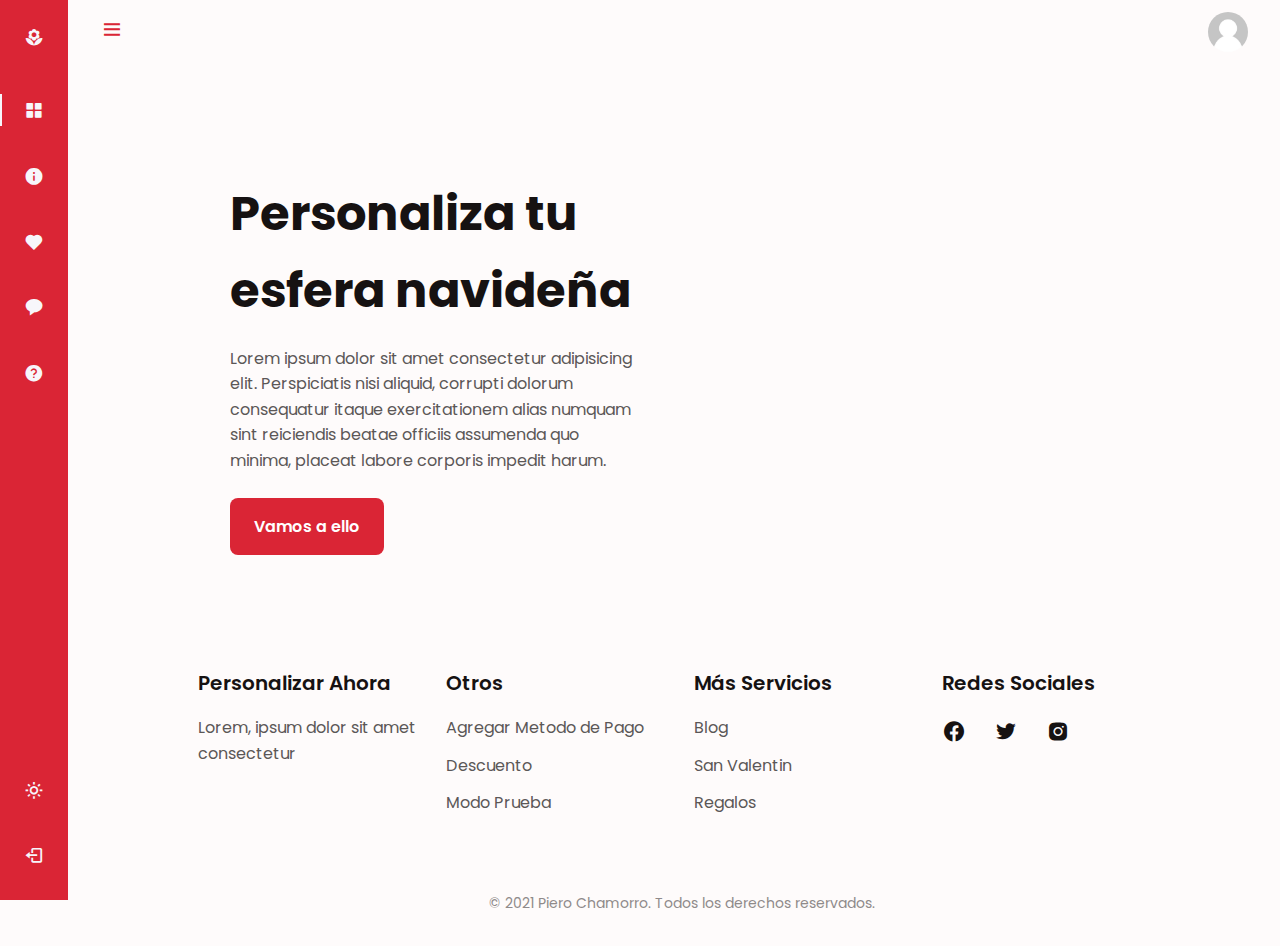
==== index.html @ 92c0a42b "Guardando cambios para la segunda entrega py" ====
<!DOCTYPE html>
<html lang="es">

<head>
    <meta charset="UTF-8">
    <meta name="viewport" content="width=device-width, initial-scale=1.0">

    <!--========== BOX ICONS ==========-->
    <link href='https://unpkg.com/boxicons@2.0.7/css/boxicons.min.css' rel='stylesheet'>

    <!--========== CSS ==========-->
    <link rel="stylesheet" href="assets/css/main.css">
    <link rel="stylesheet" href="assets/css/style.css">
    <link rel="stylesheet" href="assets/css/responsive.css">

    <title>Proyect-Js</title>
</head>

<body id="body-pd">
    <!--========== HEADER ==========-->
    <header class="header" id="header">
        <div class="header__toggle">
            <i class='bx bx-menu' id="header-toggle"></i>
        </div>

        <div class="header__img">
            <img src="assets/img/perfil.jpg" alt="">
        </div>
    </header>

    <div class="l-navbar" id="nav-bar">
        <nav class="nav">
            <div>
                <a href="#" class="nav__logo">
                    <i class='bx bxs-florist nav__logo-icon'></i>
                    <span class="nav__logo-name">D'Rosas</span>
                </a>

                <div class="nav__list">
                    <a href="#home" class="nav__link activated">
                        <i class='bx bxs-grid-alt nav__icon'></i>
                        <span class="nav__name">Inicio</span>
                    </a>

                    <a href="#" class="nav__link">
                        <i class='bx bxs-info-circle nav__icon'></i>
                        <span class="nav__name">Sobre Nosotros</span>
                    </a>

                    <a href="#" class="nav__link">
                        <i class='bx bxs-heart nav__icon'></i>
                        <span class="nav__name">Clientes</span>
                    </a>

                    <a href="#" class="nav__link">
                        <i class='bx bxs-message-rounded nav__icon'></i>
                        <span class="nav__name">Contáctanos</span>
                    </a>

                    <a href="#" class="nav__link">
                        <i class='bx bxs-help-circle nav__icon'></i>
                        <span class="nav__name">Más Información</span>
                    </a>
                </div>
            </div>

            <div class="nav__list">
                <a href="#" class="nav__link">
                    <i class='bx bx-sun nav__icon' id="theme-button"></i>
                    <span class="nav__name">Tema</span>
                </a>
                <a href="login.html" class="nav__link">
                    <i class='bx bx-log-out nav__icon'></i>
                    <span class="nav__name">Salir</span>
                </a>
            </div>

        </nav>
    </div>

    <main class="l-main">
        <!--========== HOME ==========-->
        <section class="home" id="home">
            <div class="home__container bd-container bd-grid">
                <div class="home__img">
                    <img src="assets/img/christmas bell.png" alt="">
                </div>
                <div class="home__data">
                    <h1 class="home__title">Personaliza tu esfera navideña</h1>
                    <p class="home__description">Lorem ipsum dolor sit amet consectetur adipisicing elit.
                        Perspiciatis
                        nisi aliquid, corrupti dolorum consequatur itaque exercitationem alias numquam sint
                        reiciendis
                        beatae officiis assumenda quo minima, placeat labore corporis impedit harum.</p>
                    <a href="#" class="button">Vamos a ello</a>
                </div>
            </div>
        </section>
    </main>

    <!-- AQUI IRA CONTACTANOS MIENTRAS TANTO ESTA PARTE IRA ENLAZADO A UN HTML -->
    <!-- ========== CONTACTANOS ==========
    <section class="send section">
        <div class="send__container">
            <section class="contact">
                <div class="content">
                    <h2>Estamos para ayudarte</h2>
                    <p>Puedes mandar tus dudas y te la responderemos cuanto antes.</p>
                </div>
                <div class="container">
                    <div class="contact-info">
                        <div class="box">
                            <div class="icon"><i class='bx bx-map'></i></div>
                            <div class="text">
                                <h3>Dirección</h3>
                                <p>Lima,<br>Perú,<br>15431</p>
                            </div>
                        </div>
                        <div class="box">
                            <div class="icon"><i class='bx bx-phone'></i></div>
                            <div class="text">
                                <h3>Teléfono</h3>
                                <p>(01)645-6547</p>
                            </div>
                        </div>
                        <div class="box">
                            <div class="icon"><i class='bx bx-mail-send'></i></div>
                            <div class="text">
                                <h3>Email</h3>
                                <p>importaciones@natividad.pe</p>
                            </div>
                        </div>
                    </div>
                    <div class="contact-form">
                        <form>
                            <h2>Enviar Mensaje</h2>
                            <div class="input-box">
                                <input type="text" name="" required="required">
                                <span>Nombre Completo</span>
                            </div>
                            <div class="input-box">
                                <input type="text" name="" required="required">
                                <span>Email</span>
                            </div>
                            <div class="input-box">
                                <textarea required="required"></textarea>
                                <span>Escriba aquí...</span>
                            </div>
                            <div class="input-box">
                                <input type="submit" name="" value="Enviar">
                            </div>
                        </form>
                    </div>
                </div>
            </section>
        </div>
    </section> -->

    <!--========== FOOTER ==========-->
    <footer class="footer section">
        <div class="footer__container bd-container bd-grid">
            <div class="footer__content">
                <h3 class="footer__title">
                    <a href="#" class="footer__logo">Personalizar Ahora</a>
                </h3>
                <p class="footer__description">Lorem, ipsum dolor sit amet <br>consectetur</p>
            </div>

            <div class="footer__content">
                <h3 class="footer__title">Otros</h3>
                <ul>
                    <li><a href="payment.html" class="footer__link" target="_blank">Agregar Metodo de Pago</a></li>
                    <li><a href="#" class="footer__link">Descuento</a></li>
                    <li><a href="#" class="footer__link">Modo Prueba</a></li>
                </ul>
            </div>

            <div class="footer__content">
                <h3 class="footer__title">Más Servicios</h3>
                <ul>
                    <li><a href="#" class="footer__link">Blog</a></li>
                    <li><a href="#" class="footer__link">San Valentin</a></li>
                    <li><a href="#" class="footer__link">Regalos</a></li>
                </ul>
            </div>

            <div class="footer__content">
                <h3 class="footer__title">Redes Sociales</h3>
                <a href="#" class="footer__social"><i class='bx bxl-facebook-circle '></i></a>
                <a href="#" class="footer__social"><i class='bx bxl-twitter'></i></a>
                <a href="#" class="footer__social"><i class='bx bxl-instagram-alt'></i></a>
            </div>
        </div>

        <p class="footer__copy">&#169; 2021 Piero Chamorro. Todos los derechos reservados.</p>
    </footer>

    <!--========== SCRIPT JS ==========-->
    <script defer src="assets/js/script.js"></script>
</body>

</html>
---- assets/css/main.css ----
/*===== GOOGLE FONTS =====*/
@import url('https://fonts.googleapis.com/css2?family=Poppins:wght@400;600;700&display=swap');

/*===== VARIABLES CSS =====*/
:root {
    --header-height: 3rem;
    --nav-width: 68px;

    /*========== Colors ==========*/
    --first-color: #DA2535;
    --first-color-alt: #C42130;
    --first-color-send: #DE3B49;
    --title-color: #161212;
    --text-color: #5B5757;
    --text-color-light: #8F8A8A;
    --body-color: #FEFBFB;
    --container-color: #FFF;
    --white-color: #F7F6FB;

    /*========== Font and typography ==========*/
    --body-font: 'Poppins', sans-serif;
    --biggest-font-size: 2rem;
    --h2-font-size: 1.25rem;
    --h3-font-size: 1.125rem;
    --normal-font-size: .938rem;
    --small-font-size: .813rem;

    /*========== Font weight ==========*/
    --font-semi-bold: 600;
    --font-bold: 700;

    /*========== Margenes ==========*/
    --mb-1: .5rem;
    --mb-2: 1rem;
    --mb-3: 1.5rem;
    --mb-4: 2rem;
    --mb-5: 2.5rem;
    --mb-6: 3rem;
    /*========== z index ==========*/
    --z-tooltip: 10;
    --z-fixed: 100;
}

/*========== BASE ==========*/
*,
::before,
::after {
    box-sizing: border-box;
}

html {
    scroll-behavior: smooth;
}

/*========== Variables Dark theme ==========*/
body.dark-theme {
    --first-color-send: #161212;
    --title-color: #F3F1F1;
    --text-color: #D1C7C8;
    --body-color: #251D1E;
    --container-color: #302728;
}

/*========== Button Dark/Light ==========*/
.change-theme {
    position: absolute;
    right: 1.5rem;
    top: 2.2rem;
    display: flex;
    color: var(--title-color);
    font-size: 2rem;
    cursor: pointer;
}

body {
    position: relative;
    margin: var(--header-height) 0 0 0;
    padding: 0 1rem;
    font-family: var(--body-font);
    font-size: var(--normal-font-size);
    background-color: var(--body-color);
    color: var(--text-color);
    line-height: 1.6;
    transition: .5s;
}

h1,
h2,
h3,
ul,
p {
    margin: 0;
}

h1,
h2,
h3 {
    font-weight: var(--font-semi-bold);
    color: var(--title-color);
}

ul {
    padding: 0;
    list-style: none;
}

a {
    text-decoration: none;
}

img {
    max-width: 100%;
    height: auto;
}

/*===== HEADER =====*/
.header {
    width: 100%;
    height: var(--header-height);
    position: fixed;
    top: 0;
    left: 0;
    display: flex;
    align-items: center;
    justify-content: space-between;
    padding: 0 1rem;
    background-color: var(--body-color);
    z-index: var(--z-fixed);
    transition: .5s;
}

.header__toggle {
    color: var(--first-color);
    font-size: 1.5rem;
    cursor: pointer;
}

.header__img {
    width: 35px;
    height: 35px;
    display: flex;
    justify-content: center;
    border-radius: 50%;
    overflow: hidden;
}

.header__img img {
    width: 40px;
}

/*========== CLASS CSS ==========*/
.section {
    padding: 4rem 0 2rem;
}

/*========== LAYOUT ==========*/
.l-main {
    overflow: hidden;
}

.bd-container {
    max-width: 968px;
    width: calc(100% - 3rem);
    margin-left: var(--mb-3);
    margin-right: var(--mb-3);
}

.bd-grid {
    display: grid;
    gap: 1.5rem;
}

.l-header {
    width: 100%;
    position: fixed;
    top: 0;
    left: 0;
    z-index: var(--z-fixed);
    background-color: var(--body-color);
}


/*===== NAV =====*/
.l-navbar {
    position: fixed;
    top: 0;
    left: -30%;
    width: var(--nav-width);
    height: 100vh;
    background-color: var(--first-color);
    padding: .5rem 1rem 0 0;
    transition: .5s;
    z-index: var(--z-fixed);
}

.nav {
    height: 100%;
    display: flex;
    flex-direction: column;
    justify-content: space-between;
    overflow: hidden;
}

.nav__logo,
.nav__link {
    display: grid;
    grid-template-columns: max-content max-content;
    align-items: center;
    column-gap: 1rem;
    padding: .5rem 0 .5rem 1.5rem;
}

.nav__logo {
    margin-bottom: 2rem;
}

.nav__logo-icon {
    font-size: 1.25rem;
    color: var(--white-color);
}

.nav__logo-name {
    color: var(--white-color);
    font-weight: 700;
}

.nav__link {
    position: relative;
    color: var(--white-color);
    margin-bottom: 1.5rem;
    transition: .3s;
}

.nav__link:hover {
    color: var(--white-color);
}

.nav__icon {
    font-size: 1.25rem;
}

/*===== Mostrar el navbar mobile ===== */
.show {
    left: 0;
}

/*===== Añadir padding al body mobile =====*/
.body-pd {
    padding-left: calc(var(--nav-width) + 1rem);
}

/*===== Activated links =====*/
.activated {
    color: var(--white-color);
}

.activated::before {
    content: '';
    position: absolute;
    left: 0;
    width: 2px;
    height: 32px;
    background-color: var(--white-color);
}

/*========== HOME ==========*/
.home__container {
    row-gap: .5rem;
}

.home__img {
    width: 280px;
    justify-self: center;
}

.home__title {
    font-size: var(--biggest-font-size);
    font-weight: var(--font-bold);
    margin-bottom: var(--mb-2);
}

.home__description {
    margin-bottom: var(--mb-3);
}

/*========== BUTTONS ==========*/
.button {
    display: inline-block;
    background-color: var(--first-color);
    color: #fff;
    padding: 1rem 1.5rem;
    border-radius: .5rem;
    font-weight: var(--font-semi-bold);
    transition: .3s;
}

.button:hover {
    background-color: var(--first-color-alt);
}

.button-link {
    background: none;
    padding: 0;
    color: var(--first-color);
}

.button-link:hover {
    background-color: transparent;
    color: var(--first-color-alt);
}

/*========== FOOTER ==========*/
.footer__container {
    grid-template-columns: repeat(auto-fit, minmax(220px, 1fr));
}

.footer__logo {
    color: var(--title-color);
}

.footer__title {
    margin-bottom: var(--mb-2);
}

.footer__logo,
.footer__title {
    font-size: var(--h3-font-size);
}

.footer__link {
    display: inline-block;
    margin-bottom: .75rem;
    color: var(--text-color);
}

.footer__link:hover {
    color: var(--first-color);
}

.footer__social {
    font-size: 1.5rem;
    color: var(--title-color);
    margin-right: var(--mb-3);
}

.footer__social:hover {
    color: var(--first-color);
}

.footer__copy {
    text-align: center;
    font-size: var(--small-font-size);
    color: var(--text-color-light);
    margin-top: 4rem;
}

/* Sección Metodo de Pago */
.payment {
    font-family: 'Lato', sans-serif;
    display: flex;
    justify-content: center;
    align-items: center;
    min-height: 100vh;
    background-color: #1c1c25;
}

.payment::before {
    content: '';
    position: absolute;
    top: -50%;
    left: 20%;
    width: 600px;
    height: 600px;
    background: linear-gradient(#f00, rgb(209, 16, 16));
    border-radius: 50%;
}

.ball::before {
    content: '';
    position: absolute;
    bottom: -50%;
    left: 40%;
    width: 600px;
    height: 600px;
    background: linear-gradient(#f00, rgb(209, 16, 16));
    border-radius: 50%;
}

.container-pay {
    width: 90%;
    max-width: 1000px;
    padding: 40px 20px;
    margin: auto;
    display: flex;
    flex-direction: column;
    align-items: center;
}

/* ---------- Estilos Generales de las cards ----------*/
.card {
    width: 100%;
    max-width: 550px;
    position: relative;
    color: #fff;
    transition: .3s ease all;
    transform: rotateY(0deg);
    transform-style: preserve-3d;
    cursor: pointer;
    z-index: 2;
}

.card.active {
    transform: rotateY(180deg);
}

.card>div {
    padding: 30px;
    border-radius: 15px;
    min-height: 315px;
    display: flex;
    flex-direction: column;
    justify-content: space-between;
    box-shadow: 0 10px 10px 0 rgba(90, 116, 148, 0.3);
}

/* ---------- card lead ----------*/

.card .lead {
    width: 100%;
    background: #282830;
    background-size: cover;
}

.lead .logo-marca {
    text-align: right;
    min-height: 50px;
}

.lead .logo-marca img {
    width: 100%;
    height: 100%;
    object-fit: cover;
    max-width: 80px;
}

.lead .chip {
    width: 100%;
    max-width: 50px;
    margin-bottom: 20px;
}

.lead .group .label {
    font-size: 16px;
    color: #7d8994;
    margin-bottom: 5px;
}

.lead .group .number,
.lead .group .name,
.lead .group .expiration {
    color: #fff;
    font-size: 22px;
    text-transform: uppercase;
}

.lead .flexbox {
    display: flex;
    justify-content: space-between;
    margin-top: 20px;
}

/* ---------- card rear ----------*/
.rear {
    background: #282830;
    background-size: cover;
    position: absolute;
    top: 0;
    transform: rotateY(180deg);
    backface-visibility: hidden;
}

.rear .magnetic-bar {
    height: 60px;
    background: #000;
    width: 100%;
    position: absolute;
    top: 30px;
    left: 0;
}

.rear .data {
    margin-top: 90px;
    display: flex;
    justify-content: space-between;
}

.rear .data p {
    margin-bottom: 5px;
}

.rear .data #firm {
    width: 70%;
}

.rear .data #firm .firm {
    height: 40px;
    background: repeating-linear-gradient(skyblue 0, skyblue 5px, orange 5px, orange 10px);
}

.rear .data #firm .firm p {
    line-height: 40px;
    font-family: 'Liu Jian Mao Cao', cursive;
    color: #000;
    font-size: 30px;
    padding: 0 10px;
    text-transform: capitalize;
}

.rear .data #ccv {
    width: 20%;
}

.rear .data #ccv .ccv {
    background: #fff;
    height: 40px;
    color: #000;
    padding: 10px;
    text-align: center;
}

.rear .info-pay {
    font-size: 14px;
    line-height: 24px;
}


/* ---------- Contenedor Boton ----------*/
.container-btn .btn-open-form {
    width: 50px;
    height: 50px;
    font-size: 20px;
    line-height: 20px;
    background: #d22323;
    color: #fff;
    position: relative;
    top: -25px;
    z-index: 3;
    border-radius: 100%;
    box-shadow: -5px 4px 8px rgba(182, 24, 24, 0.4);
    padding: 5px;
    transition: all .2s ease;
    border: none;
    cursor: pointer;
}

.container-btn .btn-open-form:hover {
    background: #b11818;
}

.container-btn .btn-open-form.active {
    transform: rotate(45deg);
}

/* ---------- form card ----------*/
.form-card {
    background: #fff;
    width: 100%;
    max-width: 700px;
    padding: 150px 30px 30px 30px;
    border-radius: 10px;
    position: relative;
    top: -150px;
    z-index: 1;
    clip-path: polygon(0 0, 100% 0, 100% 0, 0 0);
    transition: clip-path .3s ease-out;
}

.form-card.active {
    clip-path: polygon(0 0, 100% 0, 100% 100%, 0 100%);
}

.form-card label {
    display: block;
    color: #7d8994;
    margin-bottom: 5px;
    font-size: 16px;
}

.form-card input,
.form-card select,
.btn-send {
    border: 2px solid #CED6E0;
    font-size: 18px;
    height: 50px;
    width: 100%;
    padding: 5px 12px;
    transition: .3s ease all;
    border-radius: 5px;
}

.form-card input:hover,
.form-card select:hover {
    border: 2px solid #93BDED;
}

.form-card input:focus,
.form-card select:focus {
    outline: rgb(4, 4, 4);
    box-shadow: 1px 7px 10px -5px rgba(90, 116, 148, 0.3);
}

.form-card input {
    margin-bottom: 20px;
    text-transform: uppercase;
}

.form-card .flexbox {
    display: flex;
    justify-content: space-between;
}

.form-card .expires {
    width: 100%;
}

.form-card .ccv {
    min-width: 100px;
}

.form-card .group-select {
    width: 100%;
    margin-right: 15px;
    position: relative;
}

.form-card select {
    -webkit-appearance: none;
}

.form-card .group-select i {
    position: absolute;
    color: #CED6E0;
    top: 18px;
    right: 15px;
    transition: .3s ease all;
}

.form-card .group-select:hover i {
    color: #93bfed;
}

.form-card .btn-send {
    border: none;
    padding: 10px;
    font-size: 22px;
    color: #fff;
    background: #d22323;
    box-shadow: 2px 2px 10px 0px rgba(212, 0, 0, 0.4);
    cursor: pointer;
}

.form-card .btn-send:hover {
    background: #b11818;
}

/* Sección Contacto */
.contact {
    position: relative;
    min-height: 100vh;
    padding: 50px 100px;
    display: flex;
    justify-content: center;
    align-items: center;
    flex-direction: column;
    background: url(/assets/img/bg.jpg);
    background-size: cover;
}

.contact .content {
    max-width: 800px;
    text-align: center;
}

.contact .content h2 {
    font-size: 36px;
    font-weight: 500;
    color: #fff;
}

.contact .content p {
    font-weight: 300;
    color: #fff;
}

.container {
    width: 100%;
    display: flex;
    justify-content: center;
    align-items: center;
    margin-top: 30px;
}

.container .contact-info {
    width: 50%;
    display: flex;
    flex-direction: column
}

.container .contact-info .box {
    position: relative;
    padding: 20px 0;
    display: flex;
}

.container .contact-info .box .icon {
    min-width: 60px;
    height: 60px;
    background: #fff;
    display: flex;
    justify-content: center;
    align-items: center;
    border-radius: 50%;
    font-size: 22px;
}

.container .contact-info .box .text {
    display: flex;
    margin-left: 20px;
    font-size: 16px;
    color: #fff;
    flex-direction: column;
    font-weight: 300;
}

.container .contact-info .box .text h3 {
    font-weight: 500;
    color: #00bcd4;
}

.contact-form {
    width: 40%;
    padding: 40px;
    background: #fff;
}

.contact-form h2 {
    font-size: 30px;
    color: #333;
    font-weight: 500;
}

.contact-form .input-box {
    position: relative;
    width: 100%;
    margin-top: 10px;
}

.contact-form .input-box input,
.contact-form .input-box textarea {
    width: 100%;
    padding: 5px 0;
    font-size: 16px;
    margin: 10px 0;
    border: none;
    border-bottom: 2px solid #333;
    outline: none;
    resize: none;
}

.contact-form .input-box span {
    position: absolute;
    left: 0;
    padding: 5px 0;
    font-size: 16px;
    margin: 10px 0;
    pointer-events: none;
    transition: 0.5s;
    color: #666;
}

.contact-form .input-box input:focus~span,
.contact-form .input-box input:valid~span,
.contact-form .input-box textarea:focus~span,
.contact-form .input-box textarea:valid~span {
    color: #e91e63;
    font-size: 12px;
    transform: translateY(-20px);
}

.contact-form .input-box input[type="submit"] {
    width: 100%;
    background: #00bcd4;
    color: #fff;
    border: none;
    cursor: pointer;
    padding: 10px;
    font-size: 18px;
}
---- assets/css/style.css ----
.window {
    width: 340px;
    height: 340px;
    background: #a0d5d3;
    position: absolute;
    top: 50%;
    left: 50%;
    border-radius: 50%;
    margin-top: -60px;
    -webkit-transform: translate(-50%, -50%);
    -moz-transform: translate(-50%, -50%);
    -ms-transform: translate(-50%, -50%);
    -o-transform: translate(-50%, -50%);
    transform: translate(-50%, -50%);
    border: 10px solid #f8e7dc;
    overflow: hidden;
}

.santa {
    position: absolute;
    left: 50%;
    bottom: 0;
    -webkit-transform: translateX(-50%);
    -moz-transform: translateX(-50%);
    -ms-transform: translateX(-50%);
    -o-transform: translateX(-50%);
    transform: translateX(-50%);
}

.santa .body {
    width: 190px;
    height: 210px;
    background: #de2f32;
    position: relative;
    border-radius: 50%;
    top: 0;
    -webkit-animation: bodyLaugh 4s linear infinite;
    -moz-animation: bodyLaugh 4s linear infinite;
    -ms-animation: bodyLaugh 4s linear infinite;
    -o-animation: bodyLaugh 4s linear infinite;
    animation: bodyLaugh 4s linear infinite;
    -webkit-transform: translateY(50%);
    -moz-transform: translateY(50%);
    -ms-transform: translateY(50%);
    -o-transform: translateY(50%);
    transform: translateY(50%);
}

.santa .body:before {
    content: " ";
    width: 7px;
    height: 7px;
    background: #f7be10;
    border-radius: 50%;
    position: absolute;
    top: 35%;
    left: 50%;
    -webkit-transform: translate(-50%, -50%);
    -moz-transform: translate(-50%, -50%);
    -ms-transform: translate(-50%, -50%);
    -o-transform: translate(-50%, -50%);
    transform: translate(-50%, -50%);
    box-shadow: 0px -18px 0px #f7be10, 0px 18px 0px #f7be10;
}

.santa .head {
    z-index: 2;
    position: absolute;
    bottom: 90px;
    left: 50%;
    -webkit-animation: headLaugh 4s linear infinite;
    -moz-animation: headLaugh 4s linear infinite;
    -ms-animation: headLaugh 4s linear infinite;
    -o-animation: headLaugh 4s linear infinite;
    animation: headLaugh 4s linear infinite;
    -webkit-transform: translateX(-50%);
    -moz-transform: translateX(-50%);
    -ms-transform: translateX(-50%);
    -o-transform: translateX(-50%);
    transform: translateX(-50%);
}

.santa .head .face {
    width: 120px;
    height: 130px;
    background: #edcab0;
    background: radial-gradient(#edcab0, #e9a982);
    border-radius: 50%;
    border: 3px solid #f8e7dc;
}

.santa .head .face .redhat .whitepart {
    position: absolute;
    left: 50%;
    top: 0;
    -webkit-transform: translateX(-50%);
    -moz-transform: translateX(-50%);
    -ms-transform: translateX(-50%);
    -o-transform: translateX(-50%);
    transform: translateX(-50%);
    width: 90%;
    height: 32px;
    background: #f8e7dc;
    border-radius: 50px;
    z-index: 4;
    box-shadow: 0px 6px 0px -4px rgba(0, 0, 0, 0.1);
}

.santa .head .face .redhat .redpart {
    width: 120px;
    height: 120px;
    background: #de2f32;
    position: absolute;
    top: -50px;
    left: 15px;
    border-radius: 50%;
    z-index: -1;
}

.santa .head .face .redhat .redpart:before {
    content: " ";
    width: 95px;
    height: 95px;
    position: absolute;
    left: 0;
    top: 12px;
    border-radius: 50%;
    box-shadow: inset -8px -1px 0px -5px rgba(0, 0, 0, 0.05);
}

.santa .head .face .redhat .redpart:after {
    content: " ";
    position: absolute;
    right: 0;
    top: 60px;
    background: #de2f32;
    width: 20px;
    height: 50px;
}

.santa .head .face .redhat .hatball {
    width: 38px;
    height: 38px;
    background: #f8e7dc;
    border-radius: 50%;
    z-index: 5;
    position: absolute;
    right: -20px;
    top: 40px;
    box-shadow: 0px 6px 0px -4px rgba(0, 0, 0, 0.1);
}

.santa .head .face .eyes {
    position: absolute;
    left: 50%;
    -webkit-transform: translateX(-50%);
    -moz-transform: translateX(-50%);
    -ms-transform: translateX(-50%);
    -o-transform: translateX(-50%);
    transform: translateX(-50%);
    top: 57px;
}

.santa .head .face .eyes:before,
.santa .head .face .eyes:after {
    content: " ";
    position: absolute;
    width: 15px;
    height: 9px;
    top: 0;
    border: 5px solid #a8744f;
    border-width: 0;
    border-top-width: 5px;
    border-radius: 50%;
}

.santa .head .face .eyes:before {
    left: -28px;
}

.santa .head .face .eyes:after {
    right: -28px;
}

.santa .head .face .beard {
    width: 55px;
    height: 55px;
    background: #f8e7dc;
    border-radius: 50%;
    position: absolute;
    bottom: -30px;
    left: 50%;
    -webkit-animation: beardLaugh 4s linear infinite;
    -moz-animation: beardLaugh 4s linear infinite;
    -ms-animation: beardLaugh 4s linear infinite;
    -o-animation: beardLaugh 4s linear infinite;
    animation: beardLaugh 4s linear infinite;
    -webkit-transform: translateX(-50%);
    -moz-transform: translateX(-50%);
    -ms-transform: translateX(-50%);
    -o-transform: translateX(-50%);
    transform: translateX(-50%);
}

.santa .head .face .beard:before,
.santa .head .face .beard:after {
    content: " ";
    width: 80px;
    height: 80px;
    background: #f8e7dc;
    border-radius: 50%;
    position: absolute;
    bottom: 15px;
}

.santa .head .face .beard:before {
    left: -40px;
}

.santa .head .face .beard:after {
    right: -40px;
}

.santa .head .face .beard .nouse {
    width: 25px;
    height: 20px;
    border-radius: 50%;
    background: #edcab0;
    position: absolute;
    z-index: 3;
    box-shadow: inset -3px -3px 0px #e9a982;
    left: 50%;
    -webkit-transform: translateX(-50%);
    -moz-transform: translateX(-50%);
    -ms-transform: translateX(-50%);
    -o-transform: translateX(-50%);
    transform: translateX(-50%);
    top: -42px;
}

.santa .head .face .beard .mouth {
    background: #a8744f;
    z-index: 3;
    position: absolute;
    width: 15px;
    height: 5px;
    border-bottom-right-radius: 80px 50px;
    border-bottom-left-radius: 80px 50px;
    left: 50%;
    top: 0;
    -webkit-animation: mouthLaugh 4s linear infinite;
    -moz-animation: mouthLaugh 4s linear infinite;
    -ms-animation: mouthLaugh 4s linear infinite;
    -o-animation: mouthLaugh 4s linear infinite;
    animation: mouthLaugh 4s linear infinite;
    -webkit-transform: translateX(-50%);
    -moz-transform: translateX(-50%);
    -ms-transform: translateX(-50%);
    -o-transform: translateX(-50%);
    transform: translateX(-50%);
}

.santa .head .ears:before,
.santa .head .ears:after {
    content: " ";
    width: 20px;
    height: 30px;
    border-radius: 50%;
    background: radial-gradient(#e9a982, #edcab0);
    position: absolute;
    top: 50%;
    z-index: -1;
}

.santa .head .ears:before {
    left: -8px;
    -webkit-transform: rotate(-10deg);
    -moz-transform: rotate(-10deg);
    -ms-transform: rotate(-10deg);
    -o-transform: rotate(-10deg);
    transform: rotate(-10deg);
}

.santa .head .ears:after {
    right: -8px;
    -webkit-transform: rotate(10deg);
    -moz-transform: rotate(10deg);
    -ms-transform: rotate(10deg);
    -o-transform: rotate(10deg);
    transform: rotate(10deg);
}

@font-face {
    font-family: 'Mountains of Christmas';
    font-style: normal;
    src: local("Mountains of Christmas"), local("MountainsofChristmas-Regular"), url(https://fonts.gstatic.com/s/mountainsofchristmas/v8/dVGBFPwd6G44IWDbQtPewylJhLDHyIrT3I5b5eGTHmw.woff2) format("woff2");
}

.message {
    position: absolute;
    left: 50%;
    top: 50%;
    margin-top: 80px;
    -webkit-transform: translateX(-50%);
    -moz-transform: translateX(-50%);
    -ms-transform: translateX(-50%);
    -o-transform: translateX(-50%);
    transform: translateX(-50%);
    color: #f8e7dc;
    font-family: 'Mountains of Christmas';
}

.message h1 {
    font-style: normal;
    font-size: 75px;
    margin-bottom: 0;
    white-space: nowrap;
}

.message h2 {
    margin: 0;
    font-size: 20px;
    text-align: center;
    white-space: nowrap;
}

.message h2 a {
    color: #f7be10;
    opacity: 0.8;
}

.message h2 a:hover {
    opacity: 1;
}

@-webkit-keyframes bodyLaugh {
    0% {
        top: 0px;
    }

    2% {
        top: -3px;
    }

    4% {
        top: 0px;
    }

    8% {
        top: -3px;
    }

    10% {
        top: 0px;
    }

    12% {
        top: -3px;
    }

    14% {
        top: 0px;
    }

    18% {
        top: -3px;
    }

    20% {
        top: 0px;
    }

    22% {
        top: -3px;
    }

    24% {
        top: 0px;
    }

    28% {
        top: -3px;
    }

    30% {
        top: 0px;
    }

    100% {
        top: 0px;
    }
}

@-moz-keyframes bodyLaugh {
    0% {
        top: 0px;
    }

    2% {
        top: -3px;
    }

    4% {
        top: 0px;
    }

    8% {
        top: -3px;
    }

    10% {
        top: 0px;
    }

    12% {
        top: -3px;
    }

    14% {
        top: 0px;
    }

    18% {
        top: -3px;
    }

    20% {
        top: 0px;
    }

    22% {
        top: -3px;
    }

    24% {
        top: 0px;
    }

    28% {
        top: -3px;
    }

    30% {
        top: 0px;
    }

    100% {
        top: 0px;
    }
}

@-ms-keyframes bodyLaugh {
    0% {
        top: 0px;
    }

    2% {
        top: -3px;
    }

    4% {
        top: 0px;
    }

    8% {
        top: -3px;
    }

    10% {
        top: 0px;
    }

    12% {
        top: -3px;
    }

    14% {
        top: 0px;
    }

    18% {
        top: -3px;
    }

    20% {
        top: 0px;
    }

    22% {
        top: -3px;
    }

    24% {
        top: 0px;
    }

    28% {
        top: -3px;
    }

    30% {
        top: 0px;
    }

    100% {
        top: 0px;
    }
}

@keyframes bodyLaugh {
    0% {
        top: 0px;
    }

    2% {
        top: -3px;
    }

    4% {
        top: 0px;
    }

    8% {
        top: -3px;
    }

    10% {
        top: 0px;
    }

    12% {
        top: -3px;
    }

    14% {
        top: 0px;
    }

    18% {
        top: -3px;
    }

    20% {
        top: 0px;
    }

    22% {
        top: -3px;
    }

    24% {
        top: 0px;
    }

    28% {
        top: -3px;
    }

    30% {
        top: 0px;
    }

    100% {
        top: 0px;
    }
}

@-webkit-keyframes beardLaugh {
    0% {
        bottom: -28px;
    }

    2% {
        bottom: -30px;
    }

    4% {
        bottom: -28px;
    }

    8% {
        bottom: -30px;
    }

    10% {
        bottom: -28px;
    }

    12% {
        bottom: -30px;
    }

    14% {
        bottom: -28px;
    }

    18% {
        bottom: -30px;
    }

    20% {
        bottom: -28px;
    }

    22% {
        bottom: -30px;
    }

    24% {
        bottom: -28px;
    }

    28% {
        bottom: -30px;
    }

    30% {
        bottom: -28px;
    }

    100% {
        bottom: -28px;
    }
}

@-moz-keyframes beardLaugh {
    0% {
        bottom: -28px;
    }

    2% {
        bottom: -30px;
    }

    4% {
        bottom: -28px;
    }

    8% {
        bottom: -30px;
    }

    10% {
        bottom: -28px;
    }

    12% {
        bottom: -30px;
    }

    14% {
        bottom: -28px;
    }

    18% {
        bottom: -30px;
    }

    20% {
        bottom: -28px;
    }

    22% {
        bottom: -30px;
    }

    24% {
        bottom: -28px;
    }

    28% {
        bottom: -30px;
    }

    30% {
        bottom: -28px;
    }

    100% {
        bottom: -28px;
    }
}

@-ms-keyframes beardLaugh {
    0% {
        bottom: -28px;
    }

    2% {
        bottom: -30px;
    }

    4% {
        bottom: -28px;
    }

    8% {
        bottom: -30px;
    }

    10% {
        bottom: -28px;
    }

    12% {
        bottom: -30px;
    }

    14% {
        bottom: -28px;
    }

    18% {
        bottom: -30px;
    }

    20% {
        bottom: -28px;
    }

    22% {
        bottom: -30px;
    }

    24% {
        bottom: -28px;
    }

    28% {
        bottom: -30px;
    }

    30% {
        bottom: -28px;
    }

    100% {
        bottom: -28px;
    }
}

@keyframes beardLaugh {
    0% {
        bottom: -28px;
    }

    2% {
        bottom: -30px;
    }

    4% {
        bottom: -28px;
    }

    8% {
        bottom: -30px;
    }

    10% {
        bottom: -28px;
    }

    12% {
        bottom: -30px;
    }

    14% {
        bottom: -28px;
    }

    18% {
        bottom: -30px;
    }

    20% {
        bottom: -28px;
    }

    22% {
        bottom: -30px;
    }

    24% {
        bottom: -28px;
    }

    28% {
        bottom: -30px;
    }

    30% {
        bottom: -28px;
    }

    100% {
        bottom: -28px;
    }
}

@-webkit-keyframes headLaugh {
    0% {
        bottom: 83px;
    }

    45% {
        bottom: 83px;
    }

    50% {
        bottom: 90px;
    }

    92% {
        bottom: 90px;
    }

    98% {
        bottom: 83px;
    }

    100% {
        bottom: 83px;
    }
}

@-moz-keyframes headLaugh {
    0% {
        bottom: 83px;
    }

    45% {
        bottom: 83px;
    }

    50% {
        bottom: 90px;
    }

    92% {
        bottom: 90px;
    }

    98% {
        bottom: 83px;
    }

    100% {
        bottom: 83px;
    }
}

@-ms-keyframes headLaugh {
    0% {
        bottom: 83px;
    }

    45% {
        bottom: 83px;
    }

    50% {
        bottom: 90px;
    }

    92% {
        bottom: 90px;
    }

    98% {
        bottom: 83px;
    }

    100% {
        bottom: 83px;
    }
}

@keyframes headLaugh {
    0% {
        bottom: 83px;
    }

    45% {
        bottom: 83px;
    }

    50% {
        bottom: 90px;
    }

    92% {
        bottom: 90px;
    }

    98% {
        bottom: 83px;
    }

    100% {
        bottom: 83px;
    }
}

@-webkit-keyframes mouthLaugh {
    0% {
        width: 20px;
    }

    45% {
        width: 20px;
    }

    50% {
        width: 15px;
    }

    92% {
        width: 15px;
    }

    98% {
        width: 20px;
    }

    100% {
        width: 20px;
    }
}

@-moz-keyframes mouthLaugh {
    0% {
        width: 20px;
    }

    45% {
        width: 20px;
    }

    50% {
        width: 15px;
    }

    92% {
        width: 15px;
    }

    98% {
        width: 20px;
    }

    100% {
        width: 20px;
    }
}

@-ms-keyframes mouthLaugh {
    0% {
        width: 20px;
    }

    45% {
        width: 20px;
    }

    50% {
        width: 15px;
    }

    92% {
        width: 15px;
    }

    98% {
        width: 20px;
    }

    100% {
        width: 20px;
    }
}

@keyframes mouthLaugh {
    0% {
        width: 20px;
    }

    45% {
        width: 20px;
    }

    50% {
        width: 15px;
    }

    92% {
        width: 15px;
    }

    98% {
        width: 20px;
    }

    100% {
        width: 20px;
    }
}
---- assets/css/responsive.css ----
@media screen and (min-width: 968px) {
    :root {
        --biggest-font-size: 3rem;
        --h2-font-size: 1.75rem;
        --h3-font-size: 1.25rem;
        --normal-font-size: 1rem;
        --small-font-size: .875rem;
    }
}

@media screen and (min-width: 968px) {
    .bd-container {
        margin-left: auto;
        margin-right: auto;
    }

    .home__img {
        width: 469px;
    }

    .home__container {
        column-gap: 5rem;
    }
}

/*========== MEDIA QUERIES ==========*/

/* For full-screen images on small screens */
@media screen and (max-width: 359px) {
    .home__img {
        width: 100%;
    }
}

@media screen and (min-width: 576px) {

    .home__container {
        grid-template-columns: repeat(2, 1fr);
        align-items: center;
    }

    .home__container {
        padding: 5rem 0 0;
    }

    .home__img {
        order: 1;
    }

    .home__img {
        width: 100%;
    }
}

/* ===== MEDIA QUERIES=====*/
@media screen and (min-width: 768px) {
    body {
        margin: calc(var(--header-height) + 1rem) 0 0 0;
        padding-left: calc(var(--nav-width) + 2rem);
    }

    .section {
        padding-top: 7rem;
    }


    .change-theme {
        position: initial;
        margin-left: var(--mb-4);
    }

    .home__container {
        padding: 7rem 2rem 0;
    }

    .header {
        height: calc(var(--header-height) + 1rem);
        padding: 0 2rem 0 calc(var(--nav-width) + 2rem);
    }

    .header__img {
        width: 40px;
        height: 40px;
    }

    .header__img img {
        width: 45px;
    }

    .l-navbar {
        left: 0;
        padding: 1rem 1rem 0 0;
    }

    .show {
        width: calc(var(--nav-width) + 156px);
    }

    .body-pd {
        padding-left: calc(var(--nav-width) + 188px);
    }
}

@media (max-width:991px) {
    .contact {
        padding: 50px;
    }

    .container {
        flex-direction: column;
    }

    .container .contact-info {
        margin-bottom: 40px;
    }

    .container .contact-info,
    .contact-form {
        width: 100%;
    }
}
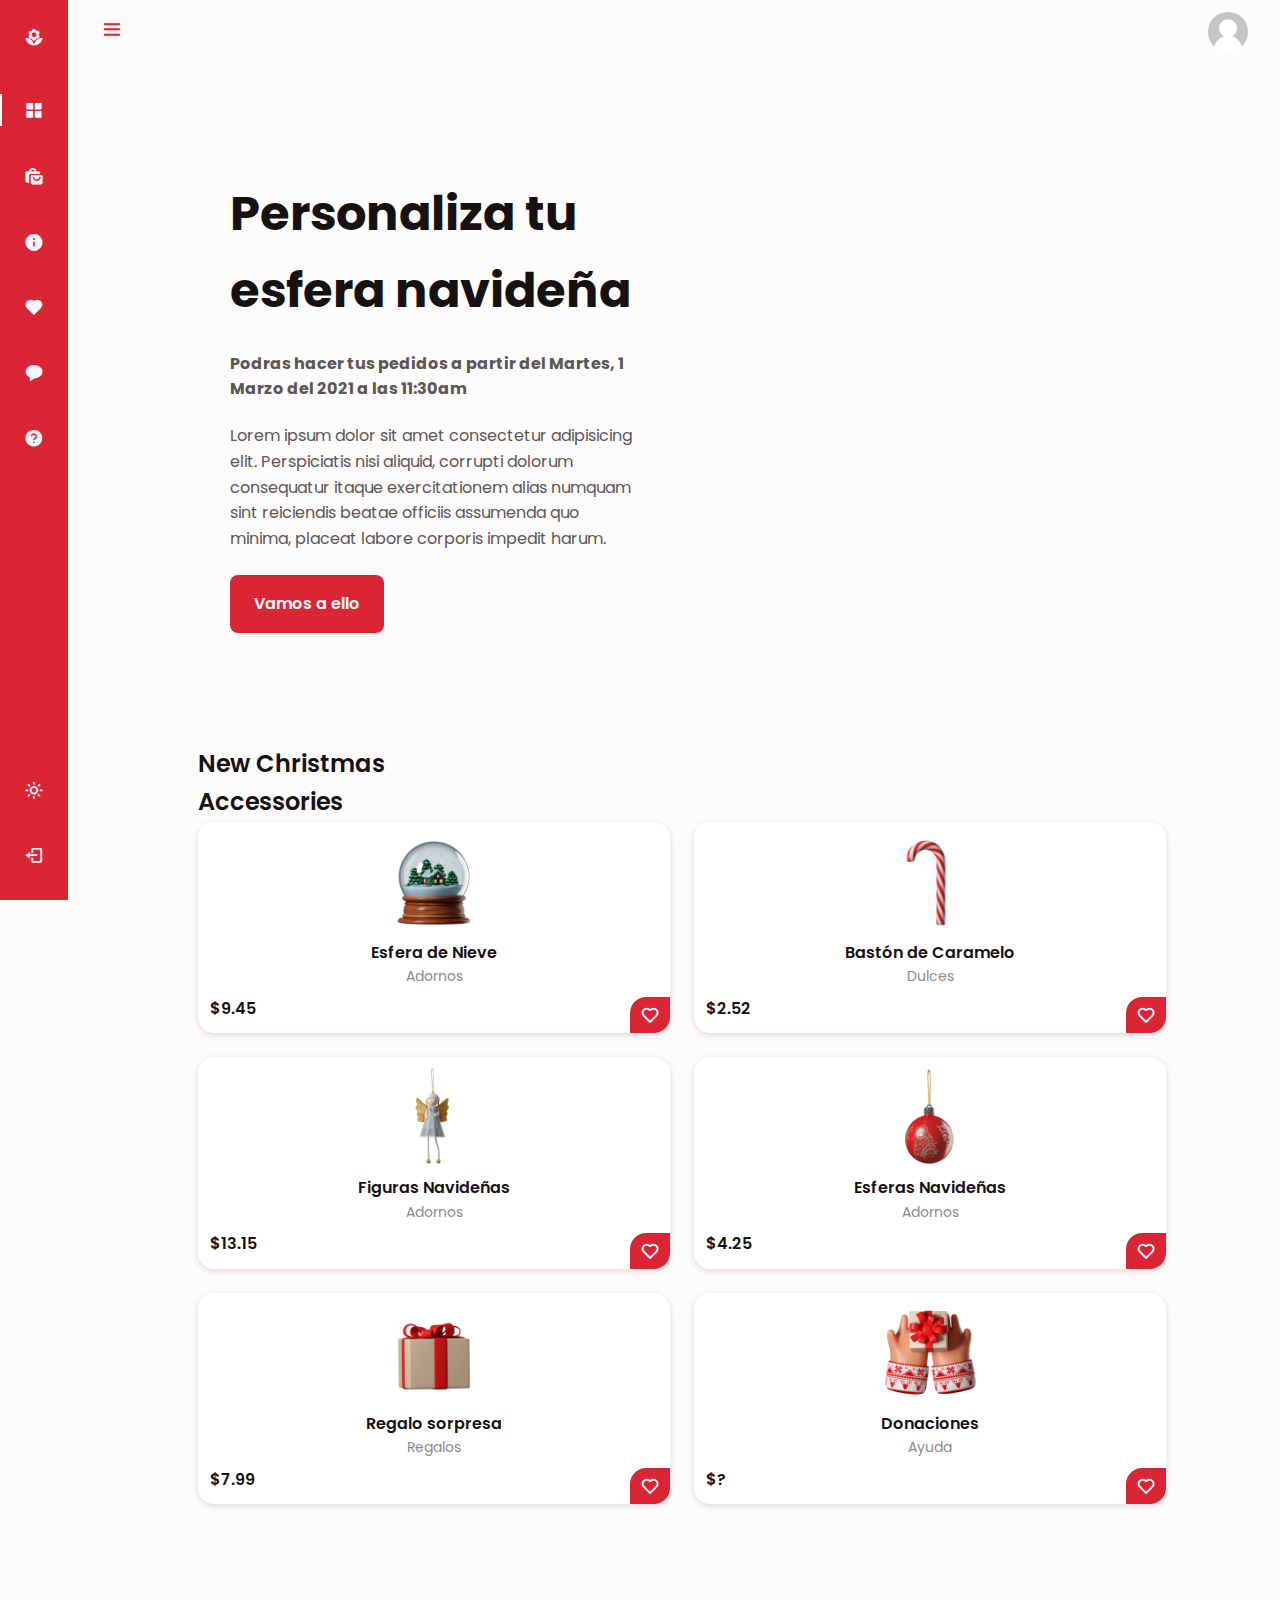
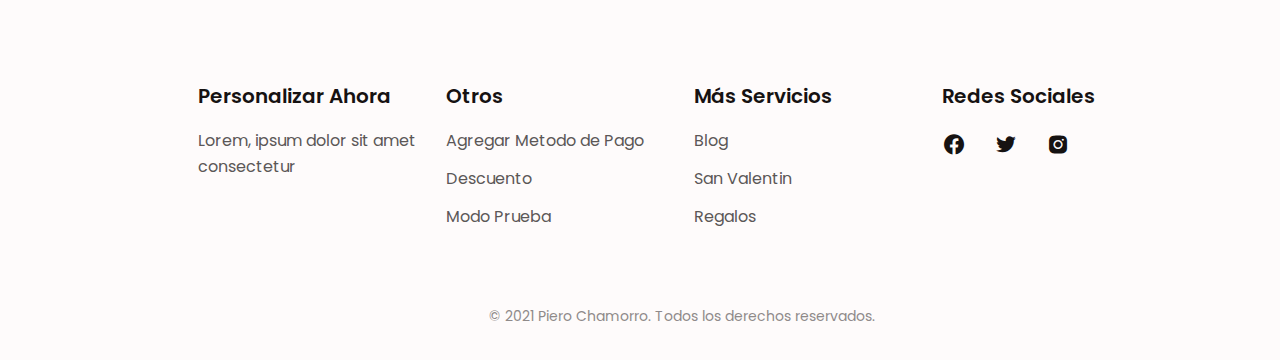
==== commit cd6ffb9d: "Guardando cambios para el desafio" ====
--- a/index.html
+++ b/index.html
@@ -10,13 +10,15 @@
 
     <!--========== CSS ==========-->
     <link rel="stylesheet" href="assets/css/main.css">
-    <link rel="stylesheet" href="assets/css/style.css">
     <link rel="stylesheet" href="assets/css/responsive.css">
 
     <title>Proyect-Js</title>
 </head>
 
 <body id="body-pd">
+    <!-- ======= PROGRESSBAR ======= -->
+    <div id="progressbar"></div>
+
     <!--========== HEADER ==========-->
     <header class="header" id="header">
         <div class="header__toggle">
@@ -40,6 +42,11 @@
                     <a href="#home" class="nav__link activated">
                         <i class='bx bxs-grid-alt nav__icon'></i>
                         <span class="nav__name">Inicio</span>
+                    </a>
+
+                    <a href="#" class="nav__link">
+                        <i class='bx bxs-shopping-bags nav__icon'></i>
+                        <span class="nav__name">Tienda</span>
                     </a>
 
                     <a href="#" class="nav__link">
@@ -87,12 +94,99 @@
                 </div>
                 <div class="home__data">
                     <h1 class="home__title">Personaliza tu esfera navideña</h1>
-                    <p class="home__description">Lorem ipsum dolor sit amet consectetur adipisicing elit.
-                        Perspiciatis
-                        nisi aliquid, corrupti dolorum consequatur itaque exercitationem alias numquam sint
-                        reiciendis
-                        beatae officiis assumenda quo minima, placeat labore corporis impedit harum.</p>
-                    <a href="#" class="button">Vamos a ello</a>
+                    <h4 class="giveaway">
+                        podras hacer tus pedidos a partir del martes, 1 marzo del 2021 a las 11:30am
+                    </h4>
+                    <p class="home__description">
+                        Lorem ipsum dolor sit amet consectetur adipisicing elit.
+                        Perspiciatis nisi aliquid, corrupti dolorum consequatur itaque
+                        exercitationem alias numquam sint reiciendis beatae officiis
+                        assumenda quo minima, placeat labore corporis impedit harum.
+                    </p>
+                    <div class="deadline">
+                        <!-- DIAS -->
+                        <div class="deadline-format">
+                            <div class="count">
+                                <h4 class="days">34</h4>
+                                <span>días</span>
+                            </div>
+                        </div>
+                        <!-- HORAS -->
+                        <div class="deadline-format">
+                            <div class="count">
+                                <h4 class="hours">34</h4>
+                                <span>horas</span>
+                            </div>
+                        </div>
+                        <!-- MINUTOS -->
+                        <div class="deadline-format">
+                            <div class="count">
+                                <h4 class="minutes">34</h4>
+                                <span>mins</span>
+                            </div>
+                        </div>
+                        <!-- SEGUNDOS -->
+                        <div class="deadline-format">
+                            <div class="count">
+                                <h4 class="seconds">34</h4>
+                                <span>secs</span>
+                            </div>
+                        </div>
+                    </div>
+                </div>
+            </div>
+        </section>
+
+        <!--========== ACCESSORIES ==========-->
+        <section class="shop section bd-container" id="shop">
+            <h2 class="section-title">New Christmas <br> Accessories</h2>
+
+            <div class="shop__container bd-grid">
+                <div class="shop__content">
+                    <img src="assets/img/shop1.png" alt="" class="shop__img">
+                    <h3 class="shop__title">Esfera de Nieve</h3>
+                    <span class="shop__category">Adornos</span>
+                    <span class="shop__preci">$9.45</span>
+                    <a href="#" class="button shop__button"><i class='bx bx-heart'></i></a>
+                </div>
+
+                <div class="shop__content">
+                    <img src="assets/img/shop2.png" alt="" class="shop__img">
+                    <h3 class="shop__title">Bastón de Caramelo</h3>
+                    <span class="shop__category">Dulces</span>
+                    <span class="shop__preci">$2.52</span>
+                    <a href="#" class="button shop__button"><i class='bx bx-heart'></i></a>
+                </div>
+
+                <div class="shop__content">
+                    <img src="assets/img/shop3.png" alt="" class="shop__img">
+                    <h3 class="shop__title">Figuras Navideñas</h3>
+                    <span class="shop__category">Adornos</span>
+                    <span class="shop__preci">$13.15</span>
+                    <a href="#" class="button shop__button"><i class='bx bx-heart'></i></a>
+                </div>
+
+                <div class="shop__content">
+                    <img src="assets/img/shop4.png" alt="" class="shop__img">
+                    <h3 class="shop__title">Esferas Navideñas</h3>
+                    <span class="shop__category">Adornos</span>
+                    <span class="shop__preci">$4.25</span>
+                    <a href="#" class="button shop__button"><i class='bx bx-heart'></i></a>
+                </div>
+
+                <div class="shop__content">
+                    <img src="assets/img/shop5.png" alt="" class="shop__img">
+                    <h3 class="shop__title">Regalo sorpresa</h3>
+                    <span class="shop__category">Regalos</span>
+                    <span class="shop__preci">$7.99</span>
+                    <a href="#" class="button shop__button"><i class='bx bx-heart'></i></a>
+                </div>
+                <div class="shop__content">
+                    <img src="assets/img/shop6.png" alt="" class="shop__img">
+                    <h3 class="shop__title">Donaciones</h3>
+                    <span class="shop__category">Ayuda</span>
+                    <span class="shop__preci">$?</span>
+                    <a href="#" class="button shop__button"><i class='bx bx-heart'></i></a>
                 </div>
             </div>
         </section>
@@ -194,7 +288,8 @@
 
         <p class="footer__copy">&#169; 2021 Piero Chamorro. Todos los derechos reservados.</p>
     </footer>
-
+    <!--========== JQUERY ==========-->
+    <script src="https://code.jquery.com/jquery-3.4.1.js"></script>
     <!--========== SCRIPT JS ==========-->
     <script defer src="assets/js/script.js"></script>
 </body>
--- a/assets/css/main.css
+++ b/assets/css/main.css
@@ -1,5 +1,6 @@
 /*===== GOOGLE FONTS =====*/
 @import url('https://fonts.googleapis.com/css2?family=Poppins:wght@400;600;700&display=swap');
+@import url("https://fonts.googleapis.com/css?family=Open+Sans|Roboto:400,700&display=swap");
 
 /*===== VARIABLES CSS =====*/
 :root {
@@ -19,6 +20,7 @@
 
     /*========== Font and typography ==========*/
     --body-font: 'Poppins', sans-serif;
+    --ff-primary: "Roboto", sans-serif;
     --biggest-font-size: 2rem;
     --h2-font-size: 1.25rem;
     --h3-font-size: 1.125rem;
@@ -41,6 +43,16 @@
     --z-fixed: 100;
 }
 
+@media screen and (min-width: 968px) {
+    :root {
+        --biggest-font-size: 3rem;
+        --h2-font-size: 1.75rem;
+        --h3-font-size: 1.25rem;
+        --normal-font-size: 1rem;
+        --small-font-size: .875rem;
+    }
+}
+
 /*========== BASE ==========*/
 *,
 ::before,
@@ -112,6 +124,20 @@
     max-width: 100%;
     height: auto;
 }
+
+/*===== PROGRESS BAR =====*/
+::-webkit-scrollbar {
+    width: 0;
+}
+
+#progressbar {
+    position: fixed;
+    top: 0;
+    right: 0;
+    width: 15px;
+    background-image: url(/assets/img/scroll_1.jpg)
+}
+
 
 /*===== HEADER =====*/
 .header {
@@ -264,6 +290,15 @@
 }
 
 /*========== HOME ==========*/
+.count h4 {
+    letter-spacing: 0.25rem;
+    text-transform: capitalize;
+    line-height: 0;
+    margin-bottom: 0.75rem;
+    font-size: 1rem;
+    font-family: var(--ff-primary);
+}
+
 .home__container {
     row-gap: .5rem;
 }
@@ -281,6 +316,31 @@
 
 .home__description {
     margin-bottom: var(--mb-3);
+}
+
+.deadline {
+    display: flex;
+}
+
+.deadline-format {
+    box-shadow: 0 15px 35px rgba(0, 0, 0, 0.5);
+    border-radius: 15px;
+    background: rgb(255, 255, 255, 0.05);
+    backdrop-filter: blur(10px);
+    color: var(--title-color);
+    margin-right: 1rem;
+    width: 5rem;
+    height: 5rem;
+    display: grid;
+    place-items: center;
+    text-align: center;
+}
+
+.deadline-format span {
+    display: block;
+    text-transform: uppercase;
+    letter-spacing: 2px;
+    font-size: 0.85rem;
 }
 
 /*========== BUTTONS ==========*/
@@ -292,21 +352,81 @@
     border-radius: .5rem;
     font-weight: var(--font-semi-bold);
     transition: .3s;
+    outline: none;
 }
 
 .button:hover {
     background-color: var(--first-color-alt);
+    outline: none;
 }
 
 .button-link {
     background: none;
     padding: 0;
     color: var(--first-color);
+    outline: none;
 }
 
 .button-link:hover {
     background-color: transparent;
     color: var(--first-color-alt);
+    outline: none;
+}
+
+
+/*========== ACCESSORIES ==========*/
+.shop__container {
+    grid-template-columns: repeat(2, 1fr);
+    padding-bottom: 2rem;
+}
+
+.shop__content {
+    position: relative;
+    display: grid;
+    padding: .25rem .75rem .75rem;
+    background-color: var(--container-color);
+    box-shadow: 0 2px 6px rgba(65, 11, 16, .15);
+    border-radius: 1rem;
+}
+
+.shop__content:hover {
+    box-shadow: 0 3px 12px rgba(65, 11, 16, .15);
+}
+
+.shop__img {
+    width: 110px;
+    justify-self: center;
+    margin-bottom: .25rem;
+}
+
+.shop__title,
+.shop__category {
+    text-align: center;
+}
+
+.shop__title {
+    font-size: var(--normal-font-size);
+}
+
+.shop__category {
+    font-size: var(--small-font-size);
+    margin-bottom: var(--mb-1);
+    color: var(--text-color-light);
+}
+
+.shop__preci {
+    font-weight: var(--font-semi-bold);
+    color: var(--title-color);
+}
+
+.shop__button {
+    position: absolute;
+    bottom: 0;
+    right: 0;
+    display: flex;
+    font-size: 1.25rem;
+    padding: .5rem .625rem;
+    border-radius: 1rem 0 1rem 0;
 }
 
 /*========== FOOTER ==========*/
@@ -551,6 +671,7 @@
     transition: all .2s ease;
     border: none;
     cursor: pointer;
+    outline: none;
 }
 
 .container-btn .btn-open-form:hover {
@@ -797,3 +918,113 @@
     font-size: 18px;
 }
 
+
+@media screen and (min-width: 968px) {
+    .bd-container {
+        margin-left: auto;
+        margin-right: auto;
+    }
+
+    .home__img {
+        width: 469px;
+    }
+
+    .home__container {
+        column-gap: 5rem;
+    }
+}
+
+/*========== MEDIA QUERIES ==========*/
+
+/* For full-screen images on small screens */
+@media screen and (max-width: 359px) {
+    .home__img {
+        width: 100%;
+    }
+}
+
+@media screen and (min-width: 576px) {
+
+    .home__container {
+        grid-template-columns: repeat(2, 1fr);
+        align-items: center;
+    }
+
+    .home__container {
+        padding: 5rem 0 0;
+    }
+
+    .home__img {
+        order: 1;
+    }
+
+    .home__img {
+        width: 100%;
+    }
+}
+
+@media screen and (min-width: 768px) {
+    body {
+        margin: calc(var(--header-height) + 1rem) 0 0 0;
+        padding-left: calc(var(--nav-width) + 2rem);
+    }
+
+    .section {
+        padding-top: 7rem;
+    }
+
+    .change-theme {
+        position: initial;
+        margin-left: var(--mb-4);
+    }
+
+    .home__container {
+        padding: 7rem 2rem 0;
+    }
+
+    .header {
+        height: calc(var(--header-height) + 1rem);
+        padding: 0 2rem 0 calc(var(--nav-width) + 2rem);
+    }
+
+    .header__img {
+        width: 40px;
+        height: 40px;
+    }
+
+    .header__img img {
+        width: 45px;
+    }
+
+    .l-navbar {
+        left: 0;
+        padding: 1rem 1rem 0 0;
+    }
+
+    .show {
+        width: calc(var(--nav-width) + 156px);
+    }
+
+    .body-pd {
+        padding-left: calc(var(--nav-width) + 188px);
+    }
+}
+
+@media (max-width:991px) {
+    .contact {
+        padding: 50px;
+    }
+
+    .container {
+        flex-direction: column;
+    }
+
+    .container .contact-info {
+        margin-bottom: 40px;
+    }
+
+    .container .contact-info,
+    .contact-form {
+        width: 100%;
+    }
+}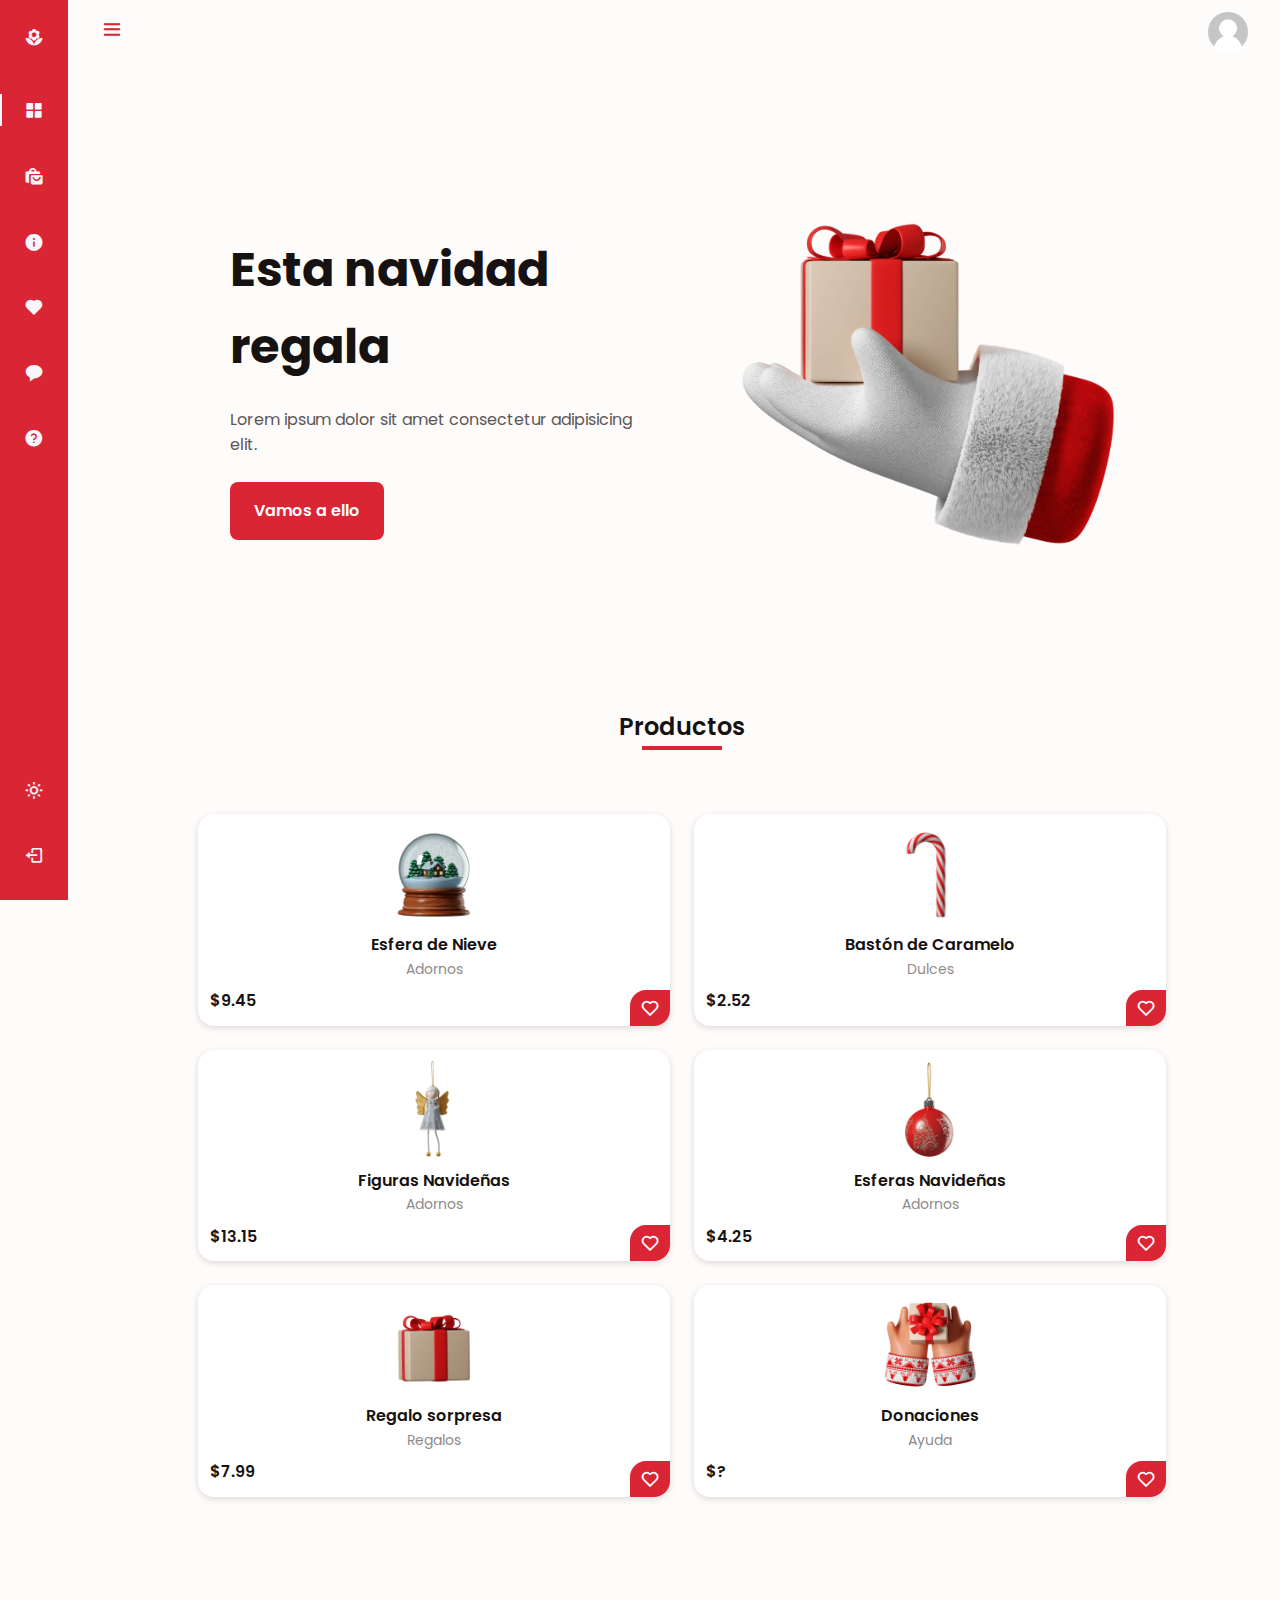
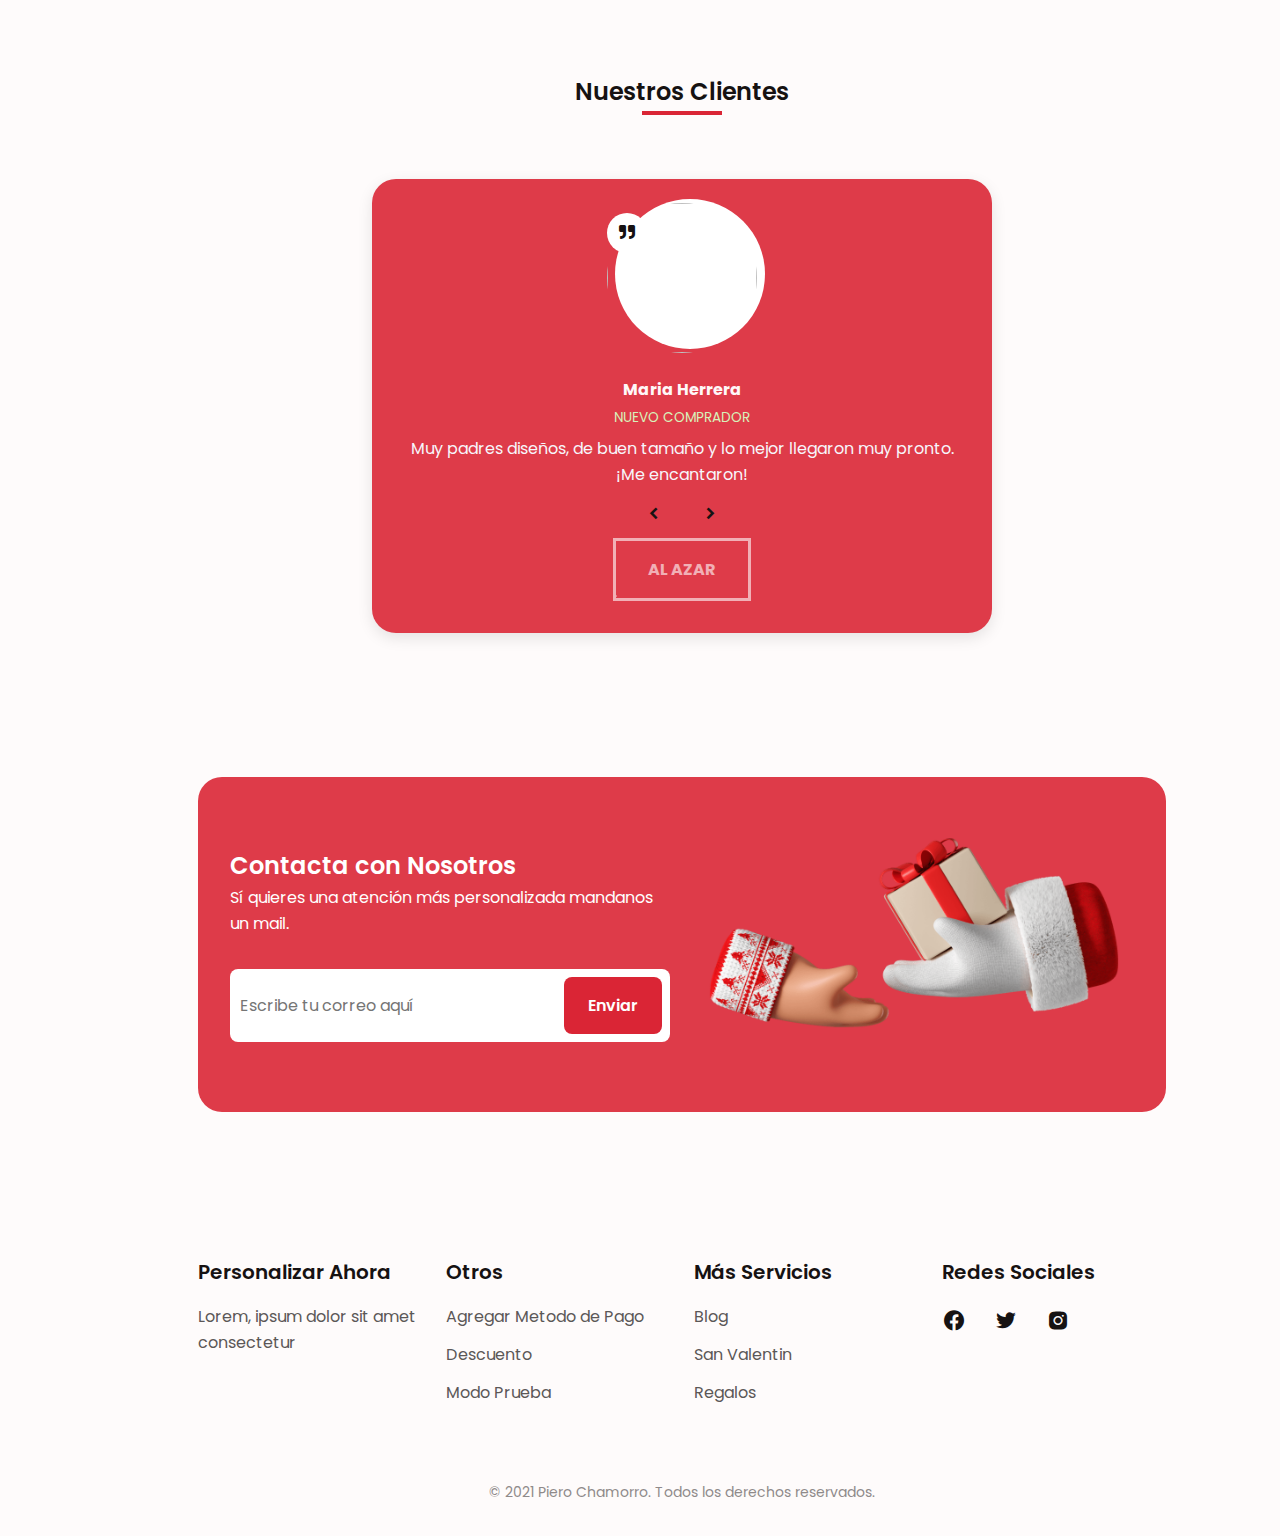
==== commit 8054fd55: "Guardando cambios" ====
--- a/index.html
+++ b/index.html
@@ -8,14 +8,21 @@
     <!--========== BOX ICONS ==========-->
     <link href='https://unpkg.com/boxicons@2.0.7/css/boxicons.min.css' rel='stylesheet'>
 
+    <!--========== FONT AWESOME ==========-->
+    <link href="https://cdnjs.cloudflare.com/ajax/libs/font-awesome/5.14.0/css/all.min.css" rel="stylesheet">
+
     <!--========== CSS ==========-->
     <link rel="stylesheet" href="assets/css/main.css">
-    <link rel="stylesheet" href="assets/css/responsive.css">
 
     <title>Proyect-Js</title>
 </head>
 
 <body id="body-pd">
+    <!--========== SCROLLTOP ==========-->
+    <a href="#" class="scrolltop" id="scroll-top">
+        <i class='bx bx-up-arrow-alt scrolltop__icon'></i>
+    </a>
+
     <!-- ======= PROGRESSBAR ======= -->
     <div id="progressbar"></div>
 
@@ -44,7 +51,7 @@
                         <span class="nav__name">Inicio</span>
                     </a>
 
-                    <a href="#" class="nav__link">
+                    <a href="#shop" class="nav__link">
                         <i class='bx bxs-shopping-bags nav__icon'></i>
                         <span class="nav__name">Tienda</span>
                     </a>
@@ -54,7 +61,7 @@
                         <span class="nav__name">Sobre Nosotros</span>
                     </a>
 
-                    <a href="#" class="nav__link">
+                    <a href="#client" class="nav__link">
                         <i class='bx bxs-heart nav__icon'></i>
                         <span class="nav__name">Clientes</span>
                     </a>
@@ -72,7 +79,7 @@
             </div>
 
             <div class="nav__list">
-                <a href="#" class="nav__link">
+                <a class="nav__link">
                     <i class='bx bx-sun nav__icon' id="theme-button"></i>
                     <span class="nav__name">Tema</span>
                 </a>
@@ -90,18 +97,18 @@
         <section class="home" id="home">
             <div class="home__container bd-container bd-grid">
                 <div class="home__img">
-                    <img src="assets/img/christmas bell.png" alt="">
-                </div>
+                    <img src="assets/img/home.png" alt="">
+                </div>
+
                 <div class="home__data">
-                    <h1 class="home__title">Personaliza tu esfera navideña</h1>
-                    <h4 class="giveaway">
+
+                    <h1 class="home__title">Esta navidad regala <span class="typing"></span></h1>
+
+                    <h4 class="deadline0 giveaway">
                         podras hacer tus pedidos a partir del martes, 1 marzo del 2021 a las 11:30am
                     </h4>
                     <p class="home__description">
                         Lorem ipsum dolor sit amet consectetur adipisicing elit.
-                        Perspiciatis nisi aliquid, corrupti dolorum consequatur itaque
-                        exercitationem alias numquam sint reiciendis beatae officiis
-                        assumenda quo minima, placeat labore corporis impedit harum.
                     </p>
                     <div class="deadline">
                         <!-- DIAS -->
@@ -139,8 +146,10 @@
 
         <!--========== ACCESSORIES ==========-->
         <section class="shop section bd-container" id="shop">
-            <h2 class="section-title">New Christmas <br> Accessories</h2>
-
+            <div class="client__title">
+                <h2>productos</h2>
+                <div class="underline"></div>
+            </div>
             <div class="shop__container bd-grid">
                 <div class="shop__content">
                     <img src="assets/img/shop1.png" alt="" class="shop__img">
@@ -192,63 +201,64 @@
         </section>
     </main>
 
-    <!-- AQUI IRA CONTACTANOS MIENTRAS TANTO ESTA PARTE IRA ENLAZADO A UN HTML -->
-    <!-- ========== CONTACTANOS ==========
+
+    <!--========== CLIENTES ==========-->
+    <section class="client section bd-container" id="client">
+        <!-- title -->
+        <div class="client__title">
+            <h2>nuestros clientes</h2>
+            <div class="underline"></div>
+        </div>
+        <!-- review -->
+        <article class="client__review">
+            <div class="client__img">
+                <img src="assets/img/person-1.jpg" id="person-img" alt="" />
+            </div>
+            <h4 id="author">sara capa</h4>
+            <p id="grade">mejor cliente</p>
+            <p id="info">
+                Mi página favorita sin dudarlo, he adquirido una gran cantidad de productos
+                pero sin lugar a duda mi favorito son los regalos sorpresa, mis nietos
+                quedaron fascinados. La súper recomiendo y más ahora con lo difícil que es ver a
+                la familia.
+            </p>
+
+            <div class="client__button">
+                <button class="prev-btn">
+                    <i class='bx bxs-chevron-left'></i>
+                </button>
+                <button class="next-btn">
+                    <i class='bx bxs-chevron-right'></i>
+                </button>
+            </div>
+
+            <div class="random-btn">
+                <span class="random-btn__mask"></span>
+                <span class="random-btn__text">al azar</span>
+                <span class="random-btn__text random-btn__text--bis">al azar</span>
+            </div>
+        </article>
+    </section>
+
+    <!--========== SEND GIFT ==========-->
     <section class="send section">
-        <div class="send__container">
-            <section class="contact">
-                <div class="content">
-                    <h2>Estamos para ayudarte</h2>
-                    <p>Puedes mandar tus dudas y te la responderemos cuanto antes.</p>
-                </div>
-                <div class="container">
-                    <div class="contact-info">
-                        <div class="box">
-                            <div class="icon"><i class='bx bx-map'></i></div>
-                            <div class="text">
-                                <h3>Dirección</h3>
-                                <p>Lima,<br>Perú,<br>15431</p>
-                            </div>
-                        </div>
-                        <div class="box">
-                            <div class="icon"><i class='bx bx-phone'></i></div>
-                            <div class="text">
-                                <h3>Teléfono</h3>
-                                <p>(01)645-6547</p>
-                            </div>
-                        </div>
-                        <div class="box">
-                            <div class="icon"><i class='bx bx-mail-send'></i></div>
-                            <div class="text">
-                                <h3>Email</h3>
-                                <p>importaciones@natividad.pe</p>
-                            </div>
-                        </div>
+        <div class="send__container bd-container bd-grid">
+            <div class="send__content">
+                <h2 class="section-title-center send__title">Contacta con Nosotros</h2>
+                <p class="send__description">Sí quieres una atención más personalizada mandanos un mail.</p>
+                <form action="">
+                    <div class="send__direction" id="app">
+                        <input type="email" placeholder="Escribe tu correo aquí" class="send__input" id="app" v-model="message">
+                        <a class="button" @click="enviar" >Enviar</a>
                     </div>
-                    <div class="contact-form">
-                        <form>
-                            <h2>Enviar Mensaje</h2>
-                            <div class="input-box">
-                                <input type="text" name="" required="required">
-                                <span>Nombre Completo</span>
-                            </div>
-                            <div class="input-box">
-                                <input type="text" name="" required="required">
-                                <span>Email</span>
-                            </div>
-                            <div class="input-box">
-                                <textarea required="required"></textarea>
-                                <span>Escriba aquí...</span>
-                            </div>
-                            <div class="input-box">
-                                <input type="submit" name="" value="Enviar">
-                            </div>
-                        </form>
-                    </div>
-                </div>
-            </section>
-        </div>
-    </section> -->
+                </form>
+            </div>
+
+            <div class="send__img">
+                <img src="assets/img/send.png" alt="">
+            </div>
+        </div>
+    </section>
 
     <!--========== FOOTER ==========-->
     <footer class="footer section">
@@ -288,10 +298,52 @@
 
         <p class="footer__copy">&#169; 2021 Piero Chamorro. Todos los derechos reservados.</p>
     </footer>
+
     <!--========== JQUERY ==========-->
     <script src="https://code.jquery.com/jquery-3.4.1.js"></script>
+
+    <!--========== TYPING ANIMATION ==========-->
+    <script src="https://cdnjs.cloudflare.com/ajax/libs/typed.js/2.0.11/typed.min.js"></script>
+
+    <!--========== EMAIL JS ==========-->
+    <script src="https://cdnjs.cloudflare.com/ajax/libs/vue/2.5.16/vue.min.js">
+    </script>
+    <script src="https://cdn.emailjs.com/dist/email.min.js" type="text/javascript"></script>
+
     <!--========== SCRIPT JS ==========-->
     <script defer src="assets/js/script.js"></script>
+
+    <script>
+        (function () {
+            emailjs.init("user_l6FAfXJuzHwTJkHTVTT6O");
+        })();
+        const vue = new Vue({
+            el: '#app',
+            data() {
+                return {
+                    message: ''
+                }
+            },
+            methods: {
+                enviar() {
+                    let data = {
+                        message: this.message
+                    };
+
+                    emailjs.send("service_2u5omlc", "form-contacto", data)
+                        .then(function (response) {
+                            if (response.text === 'OK') {
+                                alert('El correo se ha enviado de forma exitosa');
+                            }
+                            console.log("SUCCESS. status=%d, text=%s", response.status, response.text);
+                        }, function (err) {
+                            alert('Ocurrió un problema al enviar el correo');
+                            console.log("FAILED. error=", err);
+                        });
+                }
+            }
+        });
+    </script>
 </body>
 
 </html>--- a/assets/css/main.css
+++ b/assets/css/main.css
@@ -17,6 +17,7 @@
     --body-color: #FEFBFB;
     --container-color: #FFF;
     --white-color: #F7F6FB;
+    --nieve: hsl(205, 78%, 60%);
 
     /*========== Font and typography ==========*/
     --body-font: 'Poppins', sans-serif;
@@ -54,6 +55,13 @@
 }
 
 /*========== BASE ==========*/
+* {
+    -moz-user-select: none;
+    -webkit-user-select: none;
+    -ms-user-select: none;
+    user-select: none;
+}
+
 *,
 ::before,
 ::after {
@@ -125,6 +133,36 @@
     height: auto;
 }
 
+/*===== SCROLLTOP =====*/
+.scrolltop {
+    position: fixed;
+    right: 1.5rem;
+    bottom: -20%;
+    display: flex;
+    justify-content: center;
+    align-items: center;
+    padding: .3rem;
+    background: rgba(218, 37, 53, .5);
+    border-radius: .4rem;
+    z-index: var(--z-tooltip);
+    transition: .4s;
+    visibility: hidden;
+}
+
+.scrolltop:hover {
+    background-color: var(--first-color);
+}
+
+.scrolltop__icon {
+    font-size: 1.5rem;
+    color: var(--body-color);
+}
+
+.show-scroll {
+    visibility: visible;
+    bottom: 1.5rem;
+}
+
 /*===== PROGRESS BAR =====*/
 ::-webkit-scrollbar {
     width: 0;
@@ -135,9 +173,13 @@
     top: 0;
     right: 0;
     width: 15px;
-    background-image: url(/assets/img/scroll_1.jpg)
-}
-
+    background-image: url(/assets/img/scroll.jpg)
+}
+
+/*===== BACKGROUND HEADER =====*/
+.scroll-header {
+    box-shadow: 0 1px 4px rgba(0, 0, 0, .1);
+}
 
 /*===== HEADER =====*/
 .header {
@@ -204,7 +246,6 @@
     z-index: var(--z-fixed);
     background-color: var(--body-color);
 }
-
 
 /*===== NAV =====*/
 .l-navbar {
@@ -287,6 +328,11 @@
     width: 2px;
     height: 32px;
     background-color: var(--white-color);
+}
+
+/* ===== Typing Animation ===== */
+.home__title span {
+    color: var(--first-color);
 }
 
 /*========== HOME ==========*/
@@ -373,8 +419,7 @@
     outline: none;
 }
 
-
-/*========== ACCESSORIES ==========*/
+/*========== SHOP ==========*/
 .shop__container {
     grid-template-columns: repeat(2, 1fr);
     padding-bottom: 2rem;
@@ -427,6 +472,265 @@
     font-size: 1.25rem;
     padding: .5rem .625rem;
     border-radius: 1rem 0 1rem 0;
+}
+
+/*========== CLIENTES ==========*/
+.client__title {
+    text-transform: capitalize;
+    text-align: center;
+    margin-bottom: 4rem;
+}
+
+.client__title .underline {
+    height: 0.25rem;
+    width: 5rem;
+    background: var(--first-color);
+    margin-left: auto;
+    margin-right: auto;
+}
+
+.client {
+    width: 80vw;
+    max-width: 620px;
+}
+
+.client__review {
+    background: var(--first-color-send);
+    padding: 1.5rem 2rem;
+    border-radius: 1.5rem;
+    box-shadow: 0 5px 15px rgba(0, 0, 0, 0.1);
+    transition: all 0.3s linear;
+    text-align: center;
+}
+
+.client__review:hover {
+    box-shadow: 0 5px 15px rgba(0, 0, 0, 0.2);
+}
+
+.client__img {
+    position: relative;
+    width: 150px;
+    height: 150px;
+    border-radius: 50%;
+    margin: 0 auto;
+    margin-bottom: 1.5rem;
+}
+
+#person-img {
+    width: 100%;
+    display: block;
+    height: 100%;
+    object-fit: cover;
+    border-radius: 50%;
+    position: relative;
+}
+
+.client__img::after {
+    font-family: "Font Awesome 5 Free";
+    font-weight: 900;
+    content: "\f10e";
+    position: absolute;
+    top: 0;
+    left: 0;
+    width: 2.5rem;
+    height: 2.5rem;
+    display: grid;
+    place-items: center;
+    border-radius: 50%;
+    transform: translateY(25%);
+    background: var(--container-color);
+    color: var(--title-color);
+}
+
+.client__img::before {
+    content: "";
+    width: 100%;
+    height: 100%;
+    background: var(--container-color);
+    position: absolute;
+    top: -0.25rem;
+    right: -0.5rem;
+    border-radius: 50%;
+}
+
+#author {
+    color: #fff7f8;
+    margin-bottom: 0.25rem;
+    text-transform: capitalize;
+}
+
+#grade {
+    margin-bottom: 0.5rem;
+    text-transform: uppercase;
+    color: #D7F2BA;
+    font-size: 0.85rem;
+}
+
+#info {
+    color: var(--white-color);
+    margin-bottom: 0.75rem;
+}
+
+.prev-btn,
+.next-btn {
+    color: var(--title-color);
+    font-size: 1.25rem;
+    background: transparent;
+    border-color: transparent;
+    margin: 0 0.5rem;
+    transition: all 0.3s linear;
+    cursor: pointer;
+    outline: none;
+}
+
+.prev-btn:hover,
+.next-btn:hover {
+    color: var(--container-color);
+}
+
+.random-btn {
+    margin-top: 0.5rem;
+    -webkit-touch-callout: none;
+    user-select: none;
+    display: inline-block;
+    border: 0.2em solid;
+    position: relative;
+    cursor: pointer;
+    overflow: hidden;
+    opacity: 0.6;
+    color: #fff;
+}
+
+.random-btn__text {
+    display: block;
+    padding: 1em 2em;
+    text-transform: uppercase;
+    font-weight: bold;
+}
+
+.random-btn__text:before {
+    content: attr(title);
+}
+
+.random-btn__text--bis {
+    display: block;
+    position: absolute;
+    top: 0;
+    left: 0;
+    right: 0;
+    bottom: 0;
+    transform: translateX(-1em);
+    opacity: 0;
+}
+
+.random-btn__mask {
+    display: block;
+    position: absolute;
+    top: 0;
+    left: 0;
+    right: 0;
+    bottom: 0;
+    background: white;
+    transform: translateX(-100%) rotate(45deg);
+    transition: all 0.3s;
+}
+
+.random-btn:hover {
+    opacity: 1;
+}
+
+.random-btn:hover .random-btn__text {
+    animation: fx-text 0.3s ease-out;
+}
+
+.random-btn:hover .random-btn__text--bis {
+    animation: fx-text-bis 0.3s ease-out;
+}
+
+.random-btn:hover .random-btn__mask {
+    animation: fx-mask 0.3s ease-out;
+}
+
+.random-btn:active {
+    opacity: 1;
+    background: white;
+    color: inherit;
+}
+
+
+
+@keyframes fx-mask {
+    0% {
+        transform: translateX(-100%) rotate(45deg);
+    }
+
+    100% {
+        transform: translateX(100%) rotate(45deg);
+    }
+}
+
+@keyframes fx-text {
+    0% {
+        transform: translateX(0);
+        opacity: 1;
+    }
+
+    100% {
+        transform: translateX(1em);
+        opacity: 0;
+    }
+}
+
+@keyframes fx-text-bis {
+    0% {
+        transform: translateX(-1 * 1em);
+        opacity: 0;
+    }
+
+    100% {
+        transform: translateX(0);
+        opacity: 1;
+    }
+}
+
+/*========== MANDAR CORREO ==========*/
+.send {
+    background-color: var(--first-color-send);
+}
+
+.send__title,
+.send__description {
+    color: #fff;
+}
+
+.send__description {
+    text-align: center;
+    margin-bottom: var(--mb-4);
+}
+
+.send__direction {
+    display: flex;
+    justify-content: space-between;
+    background-color: #fff;
+    padding: .5rem;
+    border-radius: .5rem;
+}
+
+.send__input {
+    width: 70%;
+    outline: none;
+    border: none;
+    font-size: var(--normal-font-size);
+    font-family: var(--body-font);
+}
+
+.send__input::placeholder {
+    font-family: var(--body-font);
+}
+
+.send__img {
+    width: 280px;
+    justify-self: center;
 }
 
 /*========== FOOTER ==========*/
@@ -938,14 +1242,17 @@
 
 /* For full-screen images on small screens */
 @media screen and (max-width: 359px) {
-    .home__img {
+
+    .home__img,
+    .send__img {
         width: 100%;
     }
 }
 
 @media screen and (min-width: 576px) {
 
-    .home__container {
+    .home__container,
+    .send__container {
         grid-template-columns: repeat(2, 1fr);
         align-items: center;
     }
@@ -958,7 +1265,12 @@
         order: 1;
     }
 
-    .home__img {
+    .send__description {
+        text-align: initial;
+    }
+
+    .home__img,
+    .send__img {
         width: 100%;
     }
 }
@@ -1008,6 +1320,16 @@
     .body-pd {
         padding-left: calc(var(--nav-width) + 188px);
     }
+
+    .send {
+        background: none;
+    }
+
+    .send__container {
+        background-color: var(--first-color-send);
+        padding: 2rem;
+        border-radius: 1.5rem;
+    }
 }
 
 @media (max-width:991px) {
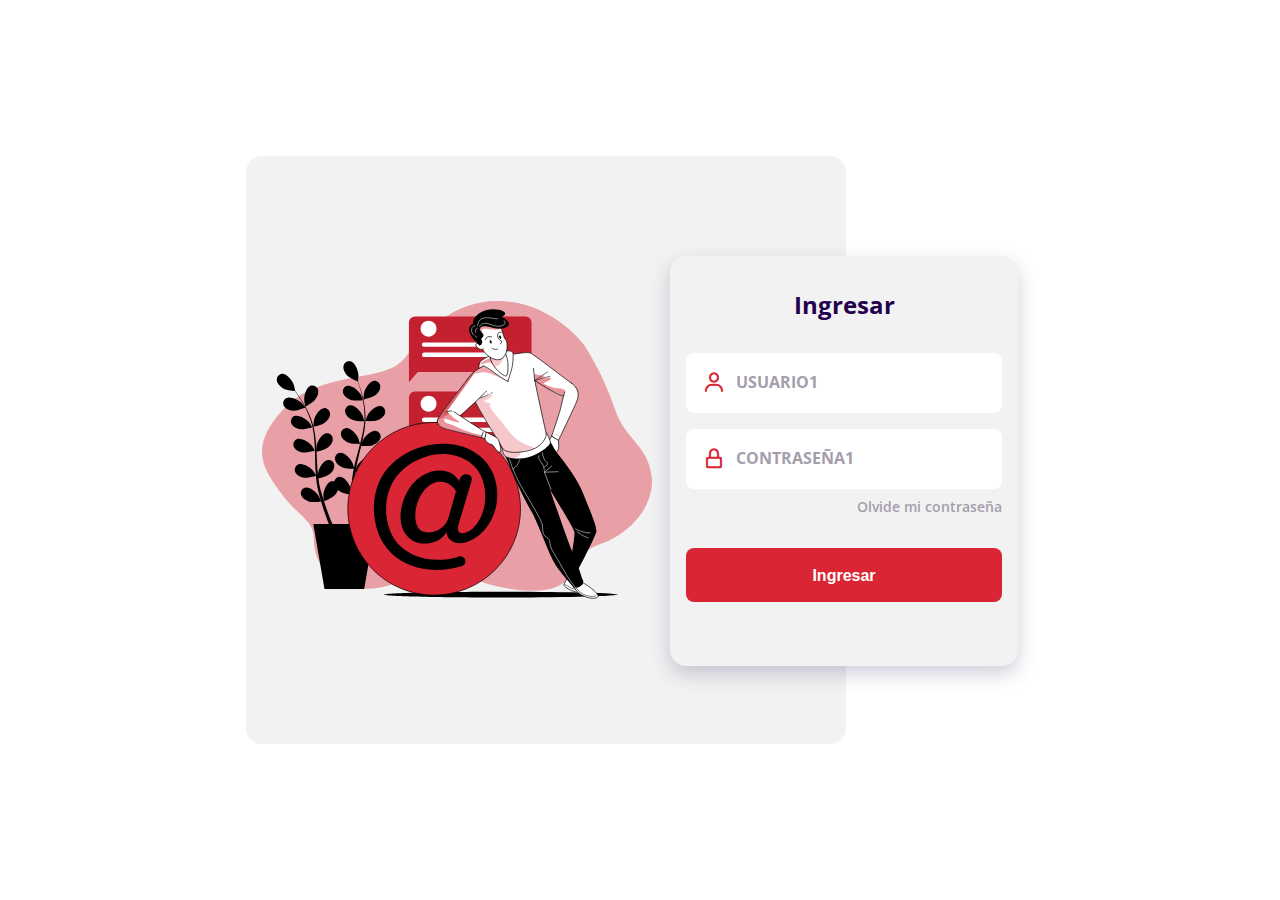
==== commit 568dc76e: "Guardando cambios para la entrega" ====
--- a/index.html
+++ b/index.html
@@ -5,345 +5,53 @@
     <meta charset="UTF-8">
     <meta name="viewport" content="width=device-width, initial-scale=1.0">
 
-    <!--========== BOX ICONS ==========-->
-    <link href='https://unpkg.com/boxicons@2.0.7/css/boxicons.min.css' rel='stylesheet'>
+    <!-- ===== CSS ===== -->
+    <link rel="stylesheet" href="assets/css/style.css">
 
-    <!--========== FONT AWESOME ==========-->
-    <link href="https://cdnjs.cloudflare.com/ajax/libs/font-awesome/5.14.0/css/all.min.css" rel="stylesheet">
+    <!-- ===== BOX ICONS ===== -->
+    <link href='https://cdn.jsdelivr.net/npm/boxicons@2.0.5/css/boxicons.min.css' rel='stylesheet'>
 
-    <!--========== CSS ==========-->
-    <link rel="stylesheet" href="assets/css/main.css">
-
-    <title>Proyect-Js</title>
+    <title>Login</title>
 </head>
 
-<body id="body-pd">
-    <!--========== SCROLLTOP ==========-->
-    <a href="#" class="scrolltop" id="scroll-top">
-        <i class='bx bx-up-arrow-alt scrolltop__icon'></i>
-    </a>
-
-    <!-- ======= PROGRESSBAR ======= -->
-    <div id="progressbar"></div>
-
-    <!--========== HEADER ==========-->
-    <header class="header" id="header">
-        <div class="header__toggle">
-            <i class='bx bx-menu' id="header-toggle"></i>
-        </div>
-
-        <div class="header__img">
-            <img src="assets/img/perfil.jpg" alt="">
-        </div>
-    </header>
-
-    <div class="l-navbar" id="nav-bar">
-        <nav class="nav">
-            <div>
-                <a href="#" class="nav__logo">
-                    <i class='bx bxs-florist nav__logo-icon'></i>
-                    <span class="nav__logo-name">D'Rosas</span>
-                </a>
-
-                <div class="nav__list">
-                    <a href="#home" class="nav__link activated">
-                        <i class='bx bxs-grid-alt nav__icon'></i>
-                        <span class="nav__name">Inicio</span>
-                    </a>
-
-                    <a href="#shop" class="nav__link">
-                        <i class='bx bxs-shopping-bags nav__icon'></i>
-                        <span class="nav__name">Tienda</span>
-                    </a>
-
-                    <a href="#" class="nav__link">
-                        <i class='bx bxs-info-circle nav__icon'></i>
-                        <span class="nav__name">Sobre Nosotros</span>
-                    </a>
-
-                    <a href="#client" class="nav__link">
-                        <i class='bx bxs-heart nav__icon'></i>
-                        <span class="nav__name">Clientes</span>
-                    </a>
-
-                    <a href="#" class="nav__link">
-                        <i class='bx bxs-message-rounded nav__icon'></i>
-                        <span class="nav__name">Contáctanos</span>
-                    </a>
-
-                    <a href="#" class="nav__link">
-                        <i class='bx bxs-help-circle nav__icon'></i>
-                        <span class="nav__name">Más Información</span>
-                    </a>
-                </div>
+<body>
+    <div class="login">
+        <div class="login__content">
+            <div class="login__img">
+                <img src="assets/img/img-login.svg" alt="">
             </div>
 
-            <div class="nav__list">
-                <a class="nav__link">
-                    <i class='bx bx-sun nav__icon' id="theme-button"></i>
-                    <span class="nav__name">Tema</span>
-                </a>
-                <a href="login.html" class="nav__link">
-                    <i class='bx bx-log-out nav__icon'></i>
-                    <span class="nav__name">Salir</span>
-                </a>
-            </div>
+            <div class="login__forms">
+                <form action="" class="login__registre" id="login-in">
+                    <h1 class="login__title">Ingresar</h1>
 
-        </nav>
-    </div>
+                    <div class="login__box">
+                        <i class='bx bx-user login__icon'></i>
+                        <input type="text" name="usuario" id="usuario" type="text" placeholder="USUARIO1"
+                            class="login__input" value="">
+                    </div>
 
-    <main class="l-main">
-        <!--========== HOME ==========-->
-        <section class="home" id="home">
-            <div class="home__container bd-container bd-grid">
-                <div class="home__img">
-                    <img src="assets/img/home.png" alt="">
-                </div>
+                    <div class="login__box">
+                        <i class='bx bx-lock-alt login__icon'></i>
+                        <input type="password" name="password" id="password" placeholder="CONTRASEÑA1"
+                            class="login__input" value="">
+                    </div>
 
-                <div class="home__data">
-
-                    <h1 class="home__title">Esta navidad regala <span class="typing"></span></h1>
-
-                    <h4 class="deadline0 giveaway">
-                        podras hacer tus pedidos a partir del martes, 1 marzo del 2021 a las 11:30am
-                    </h4>
-                    <p class="home__description">
-                        Lorem ipsum dolor sit amet consectetur adipisicing elit.
-                    </p>
-                    <div class="deadline">
-                        <!-- DIAS -->
-                        <div class="deadline-format">
-                            <div class="count">
-                                <h4 class="days">34</h4>
-                                <span>días</span>
-                            </div>
-                        </div>
-                        <!-- HORAS -->
-                        <div class="deadline-format">
-                            <div class="count">
-                                <h4 class="hours">34</h4>
-                                <span>horas</span>
-                            </div>
-                        </div>
-                        <!-- MINUTOS -->
-                        <div class="deadline-format">
-                            <div class="count">
-                                <h4 class="minutes">34</h4>
-                                <span>mins</span>
-                            </div>
-                        </div>
-                        <!-- SEGUNDOS -->
-                        <div class="deadline-format">
-                            <div class="count">
-                                <h4 class="seconds">34</h4>
-                                <span>secs</span>
-                            </div>
-                        </div>
-                    </div>
-                </div>
-            </div>
-        </section>
-
-        <!--========== ACCESSORIES ==========-->
-        <section class="shop section bd-container" id="shop">
-            <div class="client__title">
-                <h2>productos</h2>
-                <div class="underline"></div>
-            </div>
-            <div class="shop__container bd-grid">
-                <div class="shop__content">
-                    <img src="assets/img/shop1.png" alt="" class="shop__img">
-                    <h3 class="shop__title">Esfera de Nieve</h3>
-                    <span class="shop__category">Adornos</span>
-                    <span class="shop__preci">$9.45</span>
-                    <a href="#" class="button shop__button"><i class='bx bx-heart'></i></a>
-                </div>
-
-                <div class="shop__content">
-                    <img src="assets/img/shop2.png" alt="" class="shop__img">
-                    <h3 class="shop__title">Bastón de Caramelo</h3>
-                    <span class="shop__category">Dulces</span>
-                    <span class="shop__preci">$2.52</span>
-                    <a href="#" class="button shop__button"><i class='bx bx-heart'></i></a>
-                </div>
-
-                <div class="shop__content">
-                    <img src="assets/img/shop3.png" alt="" class="shop__img">
-                    <h3 class="shop__title">Figuras Navideñas</h3>
-                    <span class="shop__category">Adornos</span>
-                    <span class="shop__preci">$13.15</span>
-                    <a href="#" class="button shop__button"><i class='bx bx-heart'></i></a>
-                </div>
-
-                <div class="shop__content">
-                    <img src="assets/img/shop4.png" alt="" class="shop__img">
-                    <h3 class="shop__title">Esferas Navideñas</h3>
-                    <span class="shop__category">Adornos</span>
-                    <span class="shop__preci">$4.25</span>
-                    <a href="#" class="button shop__button"><i class='bx bx-heart'></i></a>
-                </div>
-
-                <div class="shop__content">
-                    <img src="assets/img/shop5.png" alt="" class="shop__img">
-                    <h3 class="shop__title">Regalo sorpresa</h3>
-                    <span class="shop__category">Regalos</span>
-                    <span class="shop__preci">$7.99</span>
-                    <a href="#" class="button shop__button"><i class='bx bx-heart'></i></a>
-                </div>
-                <div class="shop__content">
-                    <img src="assets/img/shop6.png" alt="" class="shop__img">
-                    <h3 class="shop__title">Donaciones</h3>
-                    <span class="shop__category">Ayuda</span>
-                    <span class="shop__preci">$?</span>
-                    <a href="#" class="button shop__button"><i class='bx bx-heart'></i></a>
-                </div>
-            </div>
-        </section>
-    </main>
-
-
-    <!--========== CLIENTES ==========-->
-    <section class="client section bd-container" id="client">
-        <!-- title -->
-        <div class="client__title">
-            <h2>nuestros clientes</h2>
-            <div class="underline"></div>
-        </div>
-        <!-- review -->
-        <article class="client__review">
-            <div class="client__img">
-                <img src="assets/img/person-1.jpg" id="person-img" alt="" />
-            </div>
-            <h4 id="author">sara capa</h4>
-            <p id="grade">mejor cliente</p>
-            <p id="info">
-                Mi página favorita sin dudarlo, he adquirido una gran cantidad de productos
-                pero sin lugar a duda mi favorito son los regalos sorpresa, mis nietos
-                quedaron fascinados. La súper recomiendo y más ahora con lo difícil que es ver a
-                la familia.
-            </p>
-
-            <div class="client__button">
-                <button class="prev-btn">
-                    <i class='bx bxs-chevron-left'></i>
-                </button>
-                <button class="next-btn">
-                    <i class='bx bxs-chevron-right'></i>
-                </button>
-            </div>
-
-            <div class="random-btn">
-                <span class="random-btn__mask"></span>
-                <span class="random-btn__text">al azar</span>
-                <span class="random-btn__text random-btn__text--bis">al azar</span>
-            </div>
-        </article>
-    </section>
-
-    <!--========== SEND GIFT ==========-->
-    <section class="send section">
-        <div class="send__container bd-container bd-grid">
-            <div class="send__content">
-                <h2 class="section-title-center send__title">Contacta con Nosotros</h2>
-                <p class="send__description">Sí quieres una atención más personalizada mandanos un mail.</p>
-                <form action="">
-                    <div class="send__direction" id="app">
-                        <input type="email" placeholder="Escribe tu correo aquí" class="send__input" id="app" v-model="message">
-                        <a class="button" @click="enviar" >Enviar</a>
-                    </div>
+                    <a href="#" class="login__forgot">Olvide mi contraseña</a>
+                    <a href="#" type="button" name="btnVerifivaca" id="btnVerifica" onclick="validar()"
+                        value="verificar" class="login__button">
+                    <button type="submit">
+                        Ingresar
+                    </button>
+                    </a>
                 </form>
             </div>
-
-            <div class="send__img">
-                <img src="assets/img/send.png" alt="">
-            </div>
         </div>
-    </section>
-
-    <!--========== FOOTER ==========-->
-    <footer class="footer section">
-        <div class="footer__container bd-container bd-grid">
-            <div class="footer__content">
-                <h3 class="footer__title">
-                    <a href="#" class="footer__logo">Personalizar Ahora</a>
-                </h3>
-                <p class="footer__description">Lorem, ipsum dolor sit amet <br>consectetur</p>
-            </div>
-
-            <div class="footer__content">
-                <h3 class="footer__title">Otros</h3>
-                <ul>
-                    <li><a href="payment.html" class="footer__link" target="_blank">Agregar Metodo de Pago</a></li>
-                    <li><a href="#" class="footer__link">Descuento</a></li>
-                    <li><a href="#" class="footer__link">Modo Prueba</a></li>
-                </ul>
-            </div>
-
-            <div class="footer__content">
-                <h3 class="footer__title">Más Servicios</h3>
-                <ul>
-                    <li><a href="#" class="footer__link">Blog</a></li>
-                    <li><a href="#" class="footer__link">San Valentin</a></li>
-                    <li><a href="#" class="footer__link">Regalos</a></li>
-                </ul>
-            </div>
-
-            <div class="footer__content">
-                <h3 class="footer__title">Redes Sociales</h3>
-                <a href="#" class="footer__social"><i class='bx bxl-facebook-circle '></i></a>
-                <a href="#" class="footer__social"><i class='bx bxl-twitter'></i></a>
-                <a href="#" class="footer__social"><i class='bx bxl-instagram-alt'></i></a>
-            </div>
-        </div>
-
-        <p class="footer__copy">&#169; 2021 Piero Chamorro. Todos los derechos reservados.</p>
-    </footer>
-
+    </div>
     <!--========== JQUERY ==========-->
     <script src="https://code.jquery.com/jquery-3.4.1.js"></script>
-
-    <!--========== TYPING ANIMATION ==========-->
-    <script src="https://cdnjs.cloudflare.com/ajax/libs/typed.js/2.0.11/typed.min.js"></script>
-
-    <!--========== EMAIL JS ==========-->
-    <script src="https://cdnjs.cloudflare.com/ajax/libs/vue/2.5.16/vue.min.js">
-    </script>
-    <script src="https://cdn.emailjs.com/dist/email.min.js" type="text/javascript"></script>
-
-    <!--========== SCRIPT JS ==========-->
-    <script defer src="assets/js/script.js"></script>
-
-    <script>
-        (function () {
-            emailjs.init("user_l6FAfXJuzHwTJkHTVTT6O");
-        })();
-        const vue = new Vue({
-            el: '#app',
-            data() {
-                return {
-                    message: ''
-                }
-            },
-            methods: {
-                enviar() {
-                    let data = {
-                        message: this.message
-                    };
-
-                    emailjs.send("service_2u5omlc", "form-contacto", data)
-                        .then(function (response) {
-                            if (response.text === 'OK') {
-                                alert('El correo se ha enviado de forma exitosa');
-                            }
-                            console.log("SUCCESS. status=%d, text=%s", response.status, response.text);
-                        }, function (err) {
-                            alert('Ocurrió un problema al enviar el correo');
-                            console.log("FAILED. error=", err);
-                        });
-                }
-            }
-        });
-    </script>
+    <!--===== MAIN JS =====-->
+    <script src="assets/js/login.js"></script>
 </body>
 
 </html>--- a/assets/css/style.css
+++ b/assets/css/style.css
@@ -0,0 +1,258 @@
+/*===== GOOGLE FONTS =====*/
+@import url("https://fonts.googleapis.com/css2?family=Open+Sans:wght@400;600;700&display=swap");
+
+/*===== VARIABLES CSS =====*/
+:root{
+  /*===== Colores =====*/
+  --first-color: #DA2535;
+  --first-color-dark: #23004D;
+  --first-color-light: #A49EAC;
+  --first-color-lighten: #F2F2F2;
+
+  /*===== Font and typography =====*/
+  --body-font: 'Open Sans', sans-serif;
+  --h1-font-size: 1.5rem;
+  --normal-font-size: .938rem;
+  --small-font-size: .813rem;
+}
+
+@media screen and (min-width: 768px){
+  :root{
+    --normal-font-size: 1rem;
+    --small-font-size: .875rem;
+  }
+}
+
+/*===== BASE =====*/
+*,::before,::after{
+  box-sizing: border-box;
+}
+
+body{
+  margin: 0;
+  padding: 0;
+  font-family: var(--body-font);
+  font-size: var(--normal-font-size);
+  color: var(--first-color-dark);
+}
+
+h1{
+  margin: 0;
+}
+
+a{
+  text-decoration: none;
+}
+
+img{
+  max-width: 100%;
+  height: auto;
+  display: block;
+}
+
+input:-webkit-autofill {
+  box-shadow: 0 0 0px 1000px #fff inset;
+}
+
+/*===== LOGIN =====*/
+.login{
+  display: grid;
+  grid-template-columns: 100%;
+  height: 100vh;
+  margin-left: 1.5rem;
+  margin-right: 1.5rem;
+}
+
+.login__content{
+  display: grid;
+}
+
+.login__img{
+  justify-self: center;
+}
+
+.login__img img{
+  width: 310px;
+  margin-top: 1.5rem;
+}
+
+.login__forms{
+  position: relative;
+  height: 368px;
+}
+
+.login__registre, .login__create{
+  position: absolute;
+  bottom: 1rem;
+  width: 100%;
+  background-color: var(--first-color-lighten);
+  padding: 2rem 1rem;
+  border-radius: 1rem;
+  text-align: center;
+  box-shadow: 0 8px 20px rgba(35,0,77,.2);
+  animation-duration: .4s;
+  animation-name: animate-login;
+}
+
+@keyframes animate-login{
+  0%{
+    transform: scale(1,1);
+  }
+  50%{
+    transform: scale(1.1,1.1);
+  }
+  100%{
+    transform: scale(1,1);
+  }
+}
+
+.login__title{
+  font-size: var(--h1-font-size);
+  margin-bottom: 2rem;
+}
+
+.login__box{
+  display: grid;
+  grid-template-columns: max-content 1fr;
+  column-gap: .5rem;
+  padding: 1.125rem 1rem;
+  background-color: #FFF;
+  margin-top: 1rem;
+  border-radius: .5rem;
+}
+
+.login__icon{
+  font-size: 1.5rem;
+  color: var(--first-color);
+}
+
+.login__input{
+  border: none;
+  outline: none;
+  font-size: var(--normal-font-size);
+  font-weight: 700;
+  color: var(--first-color-dark);
+}
+
+.login__input::placeholder{
+  font-size: var(--normal-font-size);
+  font-family: var(--body-font);
+  color: var(--first-color-light);
+}
+
+.login__forgot{
+  display: block;
+  width: max-content;
+  margin-left: auto;
+  margin-top: .5rem;
+  font-size: var(--small-font-size);
+  font-weight: 600;
+  color: var(--first-color-light);
+}
+
+.login__button{
+  display: block;
+  padding: 1rem;
+  margin: 2rem 0;
+  background-color: var(--first-color);
+  color: #FFF;
+  text-align: center;
+  border-radius: .5rem;
+  transition: .3s;
+}
+
+.login__button button{
+  color: #fff;
+  background-color: #23004d00;
+  font-weight: 600;
+  border-radius: none;
+  outline:none;
+  border: none;
+  font-size: 1rem;
+
+}
+.login__button:hover{
+  background-color: var(--first-color-dark);
+}
+
+.login__account, .login__signin, .login__signup{
+  font-weight: 600;
+  font-size: var(--small-font-size);
+}
+
+.login__account{
+  color: var(--first-color-dark);
+}
+
+.login__signin, .login__signup{
+  color: var(--first-color);
+  cursor: pointer;
+}
+
+.login__social{
+  margin-top: 2rem;
+}
+
+.login__social-icon{
+  font-size: 1.5rem;
+  color: var(--first-color-dark);
+  margin: 0 1.5rem;
+}
+
+/*Show login*/
+.block{
+  display: block;
+}
+
+/*Hidden login*/
+.none{
+  display: none;
+}
+
+/* ===== MEDIA QUERIES =====*/
+@media screen and (min-width: 576px){
+  .login__forms{
+    width: 348px;
+    justify-self: center;
+  }
+}
+
+@media screen and (min-width: 1024px){
+  .login{
+    height: 100vh;
+    overflow: hidden;
+  }
+
+  .login__content{
+    grid-template-columns: repeat(2, max-content);
+    justify-content: center;
+    align-items: center;
+    margin-left: 10rem;
+  }
+
+  .login__img{
+    display: flex;
+    width: 600px;
+    height: 588px;
+    background-color: var(--first-color-lighten);
+    border-radius: 1rem;
+    padding-left: 1rem;
+  }
+
+  .login__img img{
+    width: 390px;
+    margin-top: 0;
+  }
+
+  .login__registre, .login__create{
+    left: -11rem;
+  }
+
+  .login__registre{
+    bottom: -2rem;
+  }
+
+  .login__create{
+    bottom: -5.5rem;
+  }
+}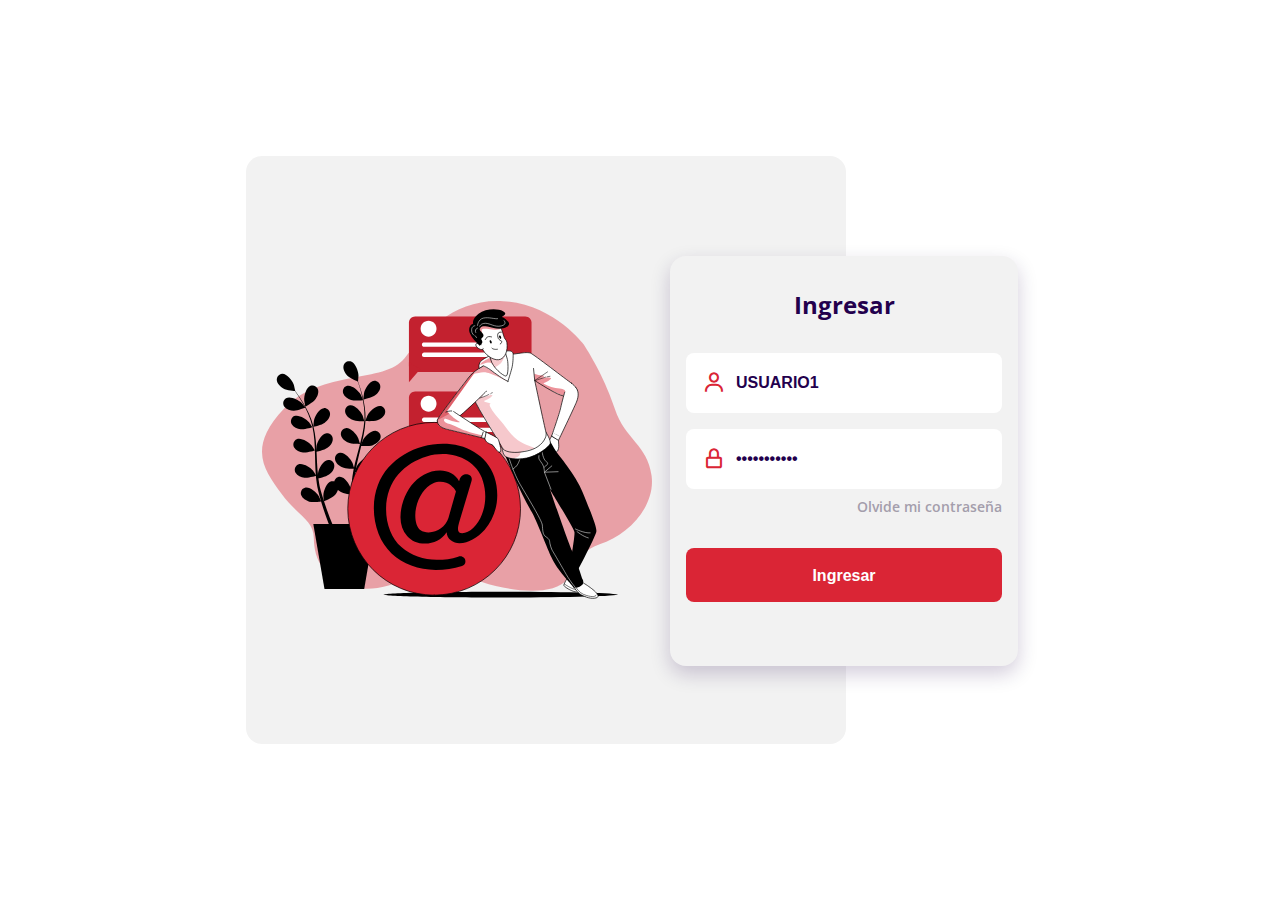
==== commit 0e2a704d: "CAMBIO FINAL" ====
--- a/index.html
+++ b/index.html
@@ -4,6 +4,7 @@
 <head>
     <meta charset="UTF-8">
     <meta name="viewport" content="width=device-width, initial-scale=1.0">
+    <meta name="theme-color" content="#DA2535">
 
     <!-- ===== CSS ===== -->
     <link rel="stylesheet" href="assets/css/style.css">
@@ -28,13 +29,13 @@
                     <div class="login__box">
                         <i class='bx bx-user login__icon'></i>
                         <input type="text" name="usuario" id="usuario" type="text" placeholder="USUARIO1"
-                            class="login__input" value="">
+                            class="login__input" value="USUARIO1">
                     </div>
 
                     <div class="login__box">
                         <i class='bx bx-lock-alt login__icon'></i>
                         <input type="password" name="password" id="password" placeholder="CONTRASEÑA1"
-                            class="login__input" value="">
+                            class="login__input" value="CONTRASEÑA1">
                     </div>
 
                     <a href="#" class="login__forgot">Olvide mi contraseña</a>
